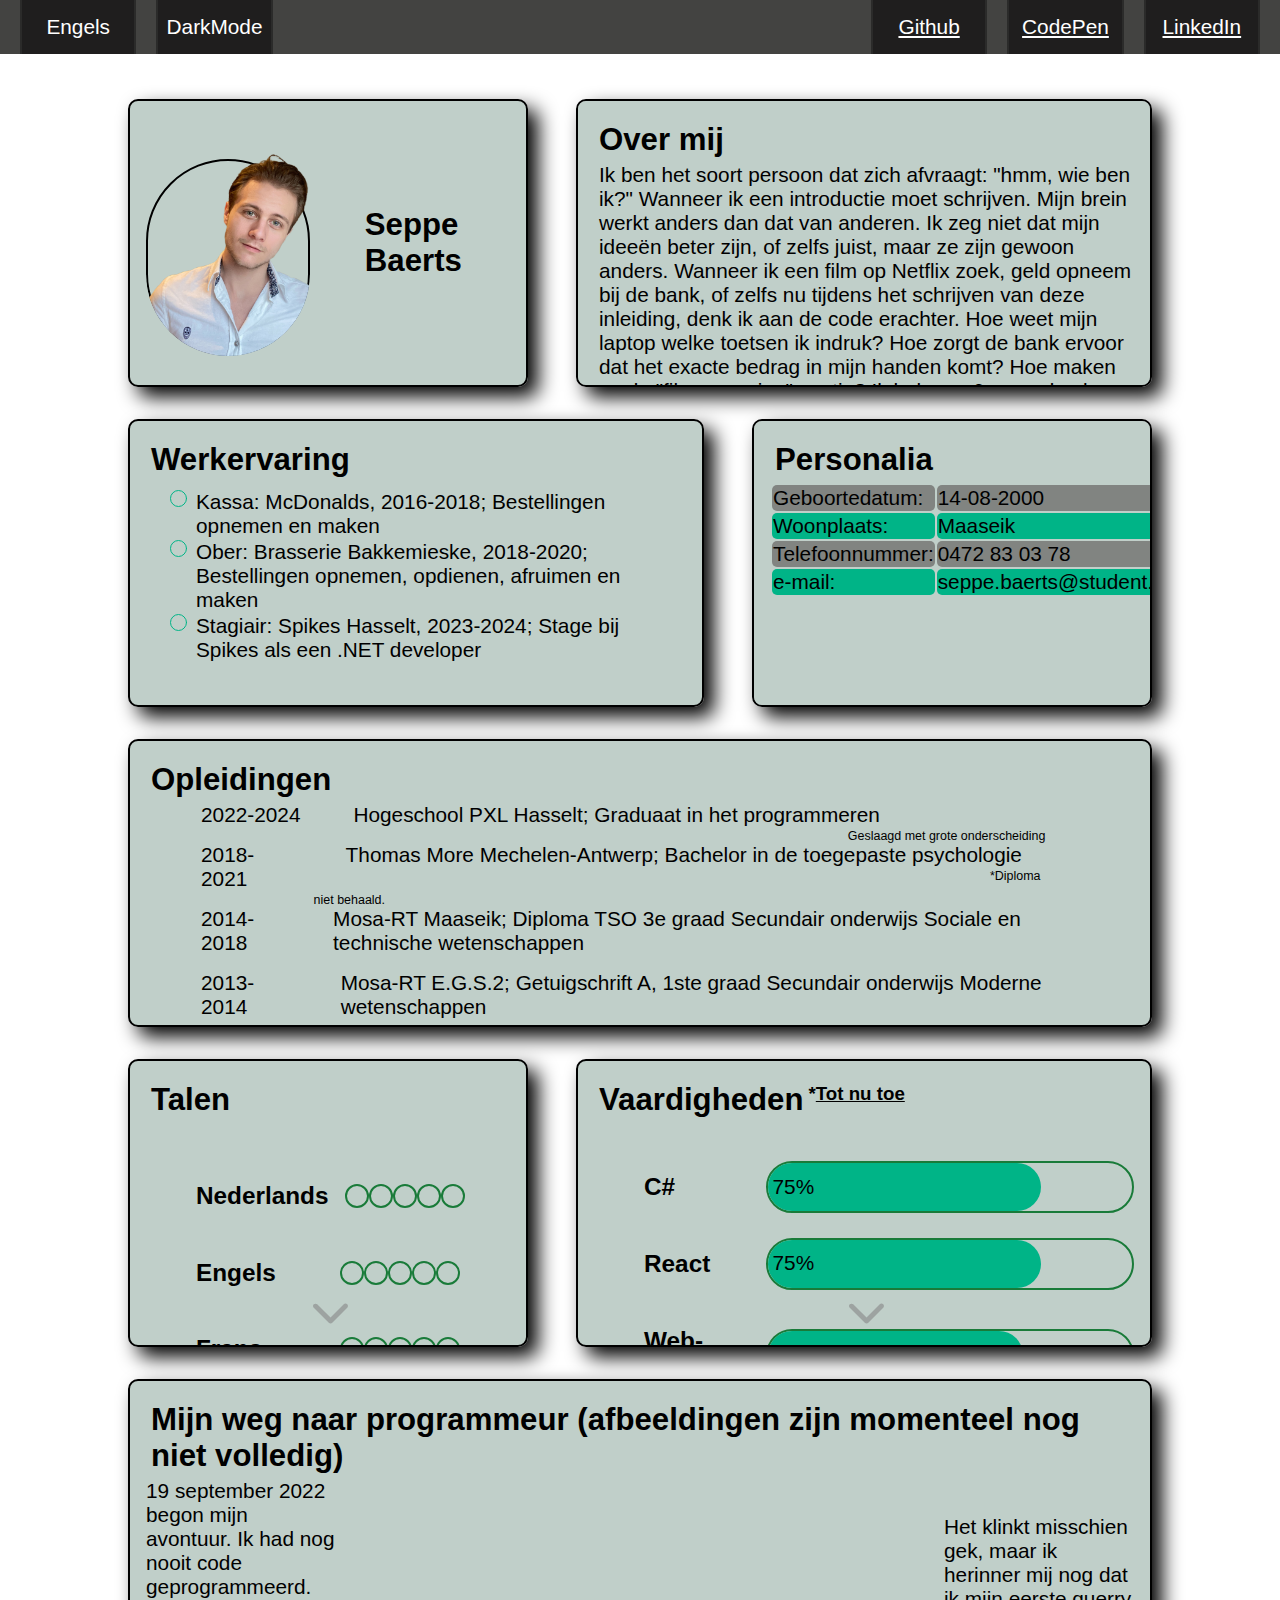
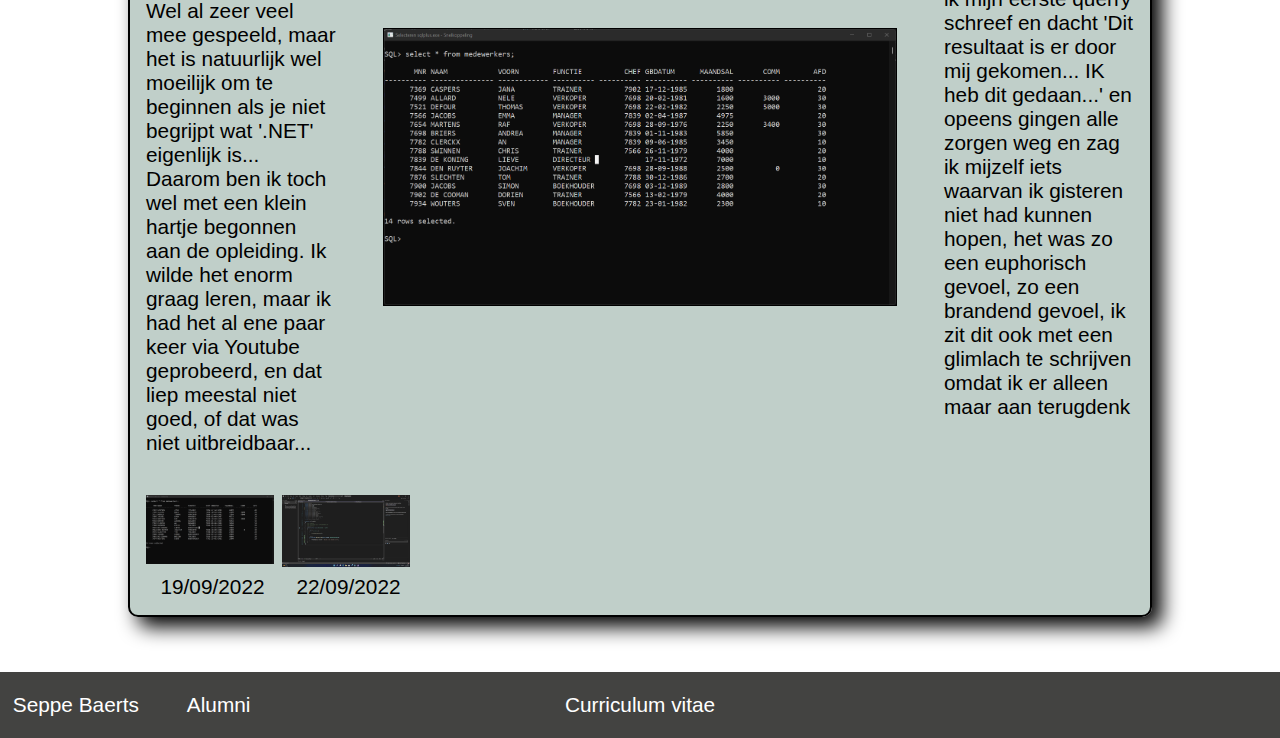
==== index.html @ 62aa87c7 "Trying to get github pages to work" ====
<!DOCTYPE html>
<html lang="en">
<head>
    <meta name="viewport" content="width=device-width, initial-scale=1.0">
    <meta charset="UTF-8">
    <title>Portfolio: CV</title>
    <link rel="stylesheet" href="CSS-Files/Portfolio-CSS-Algemeen.css">
    <link rel="stylesheet" href="CSS-Files/Alleen-CV.css">
    <script src="/javascriptFiles/Alleen-CV.js"></script>
</head>
<body class="alleen-cv" id="top">
<button id="darkModeButton" class="darkmodebutt" aria-expanded="false">
    <svg class="darkmode-svg svg" viewBox="0 0 100 100" width="70">
        <circle class="cirlce-sun performance dark"
                width="70" height="70"
                cx="40" cy="50" r="30">
        </circle>
        <circle class="circle-moon performance"
                width="50" height="50"
                cx="200" cy="200" r="30">
        </circle>
        <rect class="sun-stroke1 stroke performance"
              width="20" height="5"
              x="20" y="60" rx="5">
        </rect>
        <rect class="sun-stroke2 stroke performance"
              width="20" height="5"
              x="80" y="25" rx="5">
        </rect>
        <rect class="sun-stroke3 stroke performance"
              width="20" height="5"
              x="60" y="47" rx="5">
        </rect>
        <rect class="sun-stroke4 stroke performance"
              width="20" height="5"
              x="20" y="10" rx="5">
        </rect>
        <rect class="sun-stroke5 stroke performance"
              width="20" height="5"
              x="0" y="47" rx="5">
        </rect>
        <rect class="sun-stroke6 stroke performance"
              width="20" height="5"
              x="-30" y="65" rx="5">
        </rect>
        <rect class="sun-stroke7 stroke performance"
              width="20" height="5"
              x="70" y="-42" rx="5">
        </rect>
        <rect class="sun-stroke8 stroke performance"
              width="20" height="5"
              x="-28" y="37" rx="5">
        </rect>
    </svg>
</button>
<button class="hamburger-button menu-icon menu" id="hamburgerbutton" aria-expanded="false">
    <svg class="hamburger" viewBox="0 0 100 100" width="70">
        <rect class="outline line"
              x="1" y="5"
              width="95"
              height="95">
        </rect>
        <rect class="top-line line"
              width="80" height="10"
              x="10" y="23"
              rx="5">
        </rect>
        <rect class="middle-line line"
              width="80" height="10"
              x="10" y="48"
              rx=5>
        </rect>
        <rect class="bottom-line line"
              width="80" height="10"
              x="10" y="73"
              rx="5">
        </rect>
    </svg>
</button>
<nav id="nav" class="hide">
    <button class="vertaal nederlands">Engels</button>
    <button class="vertaal engels disabled">Dutch</button>
    <button class="margin-right" id="darkmode">DarkMode</button>
    <a class="link-button" href="https://github.com/SeppeBaerts" target="_blank">Github</a>
    <a class="link-button" href="https://codepen.io/SeppeBaerts" target="_blank">CodePen</a>
    <a class="link-button" href="https://www.linkedin.com/in/seppe-baerts-a1bb45252/" target="_blank">LinkedIn</a>
</nav>
<div class="flex-container">
    <div>
        <article class="klein rowdirect greenbackground">
            <div class="main-picture-div">
                <a target="_blank" href="https://www.linkedin.com/in/seppe-baerts-a1bb45252/">
                    <img src="assets/FotosCV/Transparante_achtergrond_gemiddeld.png" alt="Foto van mijzelf">
                </a>
            </div>
            <section>
                <h2>Seppe Baerts</h2>
            </section>
        </article>
        <article class="groot greenbackground scroll-enabled">
            <h2 class="nederlands"> Over mij </h2>
            <h2 class="engels disabled"> About me </h2>
            <p class="nederlands">Ik ben het soort persoon dat zich afvraagt: "hmm, wie ben ik?" Wanneer ik een
                introductie moet schrijven. Mijn brein werkt anders dan dat van anderen. Ik zeg niet dat mijn ideeën
                beter
                zijn, of zelfs juist, maar ze zijn gewoon anders. Wanneer ik een film op Netflix zoek, geld opneem bij
                de bank, of zelfs nu tijdens het schrijven van deze inleiding, denk ik aan de code erachter. Hoe weet
                mijn laptop welke toetsen ik indruk? Hoe zorgt de bank ervoor dat het exacte bedrag in mijn handen komt?
                Hoe maken ze de "films voor jou"-sectie? Ik heb pas 9 maanden leren coderen, maar ik doe nu al niks
                liever. Ook als het programma niet vanaf het begin werkt... Zeker als het niet vanaf het begin werkt, ik
                ben niet iemand die het alleen leuk vindt wanneer hij er goed in is. Uit mijn fouten kan ik leren en
                als het om coderen gaat, hou ik ervan om te leren.</p>
            <p class="engels disabled">I am the kind of person that asks himself, “hmm, who am I?” when I need to
                write an introduction. My brain works differently than everyone else’s. I am not saying my ideas are
                better, or even right, but they’re simply different. When I search a movie on Netflix, withdraw money
                from the bank, or even right now while writing this introduction, I think about the code behind it. How
                can my laptop know which keys I am pressing down? How does the bank make sure the exact amount of money
                makes it into my hands? How do they create the “movies for you”-section? I have learned to code for only
                9 months, but I already have fallen in love with it. Even if the program does not work from the start...
                Especially if it does not work from the start, I'm not someone who only likes it when he is good at
                it. I can learn from my mistakes and when it comes to coding, I love to learn. </p>
        </article>
    </div>
    <div>
        <article class="groot greenbackground comeright">
            <h2 class="nederlands">Werkervaring</h2>
            <h2 class="engels disabled">Work experience</h2>
            <section>
                <ul>
                    <li class="engels disabled">Cash register: McDonalds, 2016-2018; Taking orders and making them</li>
                    <li class="nederlands">Kassa: McDonalds, 2016-2018; Bestellingen opnemen en maken</li>
                    <li class="engels disabled">Waiter: Bakkemieske, 2018-2020; Taking orders, making orders, serving
                        meals and drinks
                    </li>
                    <li class="nederlands">Ober: Brasserie Bakkemieske, 2018-2020; Bestellingen opnemen, opdienen,
                        afruimen en maken
                    </li>
                    <li class="engels disabled">intern: Spikes Hasselt, 2023-2024; Internship as a .NET developer at Spikes</li>
                    <li class="nederlands">Stagiair: Spikes Hasselt, 2023-2024; Stage bij Spikes als een .NET developer </li>
                </ul>
            </section>
        </article>
        <article class="klein greenbackground comeleft">
            <h2 class="nederlands">Personalia</h2>
            <h2 class="engels disabled">Personal details</h2>
            <table>
                <thead></thead>
                <tr>
                    <td class="nederlands">Geboortedatum:</td>
                    <td class="engels disabled">Date of birth:</td>
                    <td class="nederlands">14-08-2000</td>
                    <td class="engels disabled">08-14-2000</td>
                </tr>
                <tr>
                    <td class="nederlands">Woonplaats:</td>
                    <td class="engels disabled">Place of residence:</td>
                    <td>Maaseik</td>
                </tr>
                <tr>
                    <td class="nederlands">Telefoonnummer:</td>
                    <td class="engels disabled">Phone number:</td>
                    <td>0472 83 03 78</td>

                </tr>
                <tr>
                    <td>e-mail:</td>
                    <td>seppe.baerts@student.pxl.be</td>
                </tr>

            </table>
            <section class="showsmall hide">
                <div class="natural">
                    <p class="nederlands">Geboortedatum:</p>
                    <p class="engels disabled">Date of birth:</p>
                    <p class="nederlands small-inset">14-08-2000 </p>
                    <p class="engels disabled small-inset">08-14-2000</p>
                </div>
                <div class="natural">
                    <p class="nederlands">Woonplaats:</p>
                    <p class="engels disabled">Place of residence: </p>
                    <p class="small-inset">Maaseik </p>
                </div>
                <div class="natural">
                    <p class="nederlands">Telefoonnummer: </p>
                    <p class="engels disabled">Phone number:</p>
                    <p class="small-inset">0472 83 03 78 </p>
                </div>
                <div class="natural">
                    <p>E-mail: </p>
                    <p class="small-inset">seppe.baerts@student.pxl.be</p>
                </div>
            </section>
        </article>
    </div>
    <div>
        <article class="full greenbackground comeright">
            <h2 class="nederlands">Opleidingen</h2>
            <h2 class="engels disabled">Education</h2>
            <section class="flex-gap column-margin">
                <div class="opleidingen-container">
                    <p>2022-2024</p>
                    <p class="nederlands onderscheiding">Hogeschool PXL Hasselt; Graduaat in het programmeren</p>
                    <p class="engels disabled cum-laude">Hogeschool PXL Hasselt; Graduate degree in programming</p>
                </div>
                <div class="opleidingen-container">
                    <p>2018-2021</p>
                    <p class="nederlands onjuist">Thomas More Mechelen-Antwerp; Bachelor in de toegepaste
                        psychologie</p>
                    <p class="engels disabled false">Thomas More Mechelen-Antwerp; Bachelor in applied psychology</p>
                </div>
                <div class="opleidingen-container">
                    <p>2014-2018</p>
                    <p class="nederlands">Mosa-RT Maaseik; Diploma TSO 3e graad Secundair onderwijs
                        Sociale en technische wetenschappen</p>
                    <p class="engels disabled">Mosa-RT Maaseik; Diploma TSO 3rd grade Technical Secondary
                        education
                        Social and technical sciences</p>
                </div>
                <div class="opleidingen-container">
                    <p>2013-2014</p>
                    <p class="nederlands">Mosa-RT E.G.S.2; Getuigschrift A, 1ste graad Secundair onderwijs Moderne
                        wetenschappen</p>
                    <p class="engels disabled">Mosa-RT E.G.S.2; Certificate A, 1st grade general Secondary education
                        Modern sciences</p>
                </div>
            </section>
        </article>
    </div>
    <div>
        <article class="klein greenbackground comeright" id="talen">
            <h2 class="nederlands">Talen</h2>
            <h2 class="engels disabled">Languages</h2>
            <button id="pijltje2" class="rotatedown pijltje">
                <svg xmlns="http://www.w3.org/2000/svg" viewBox="0 0 22 22">
                    <path d="m345.44 248.29l-194.29 194.28c-12.359 12.365-32.397 12.365-44.75 0-12.354-12.354-12.354-32.391 0-44.744l171.91-171.91-171.91-171.9c-12.354-12.359-12.354-32.394 0-44.748 12.354-12.359 32.391-12.359 44.75 0l194.29 194.28c6.177 6.18 9.262 14.271 9.262 22.366 0 8.099-3.091 16.196-9.267 22.373"
                          transform="matrix(.03541-.00013.00013.03541 2.98 3.02)" class="antu-arrow"/>
                </svg>
            </button>
            <section class="percentagebar_container negative_margin flex-gap">
                <h3 class="nederlands">Nederlands</h3>
                <h3 class="engels disabled">Dutch</h3>
                <div class="bolletjes_container">
                    <div class="cirkel aan1"></div>
                    <div class="cirkel aan2"></div>
                    <div class="cirkel aan3"></div>
                    <div class="cirkel aan4"></div>
                    <div class="cirkel aan5"></div>
                </div>

            </section>
            <section class="percentagebar_container flex-gap">
                <h3 class="nederlands">Engels</h3>
                <h3 class="engels disabled">English</h3>
                <div class="bolletjes_container">
                    <div class="cirkel aan1"></div>
                    <div class="cirkel aan2"></div>
                    <div class="cirkel aan3"></div>
                    <div class="cirkel aan4"></div>
                    <div class="cirkel"></div>
                </div>

            </section>
            <section class="percentagebar_container flex-gap">
                <h3 class="nederlands">Frans</h3>
                <h3 class="engels disabled">French</h3>
                <div class="bolletjes_container">
                    <div class="cirkel aan1"></div>
                    <div class="cirkel"></div>
                    <div class="cirkel"></div>
                    <div class="cirkel"></div>
                    <div class="cirkel"></div>
                </div>

            </section>
        </article>
        <article class="groot greenbackground comeleft " id="vaardigheden">
            <h2 class="nederlands">Vaardigheden<span class="hoger kleinetekst">*<u>Tot nu toe</u></span></h2>
            <h2 class="engels disabled">Skills<span class="hoger kleinetekst">*<u>Until now</u></span></h2>
            <button id="pijltje" class="rotatedown pijltje">
                <svg xmlns="http://www.w3.org/2000/svg" viewBox="0 0 22 22">
                    <path d="m345.44 248.29l-194.29 194.28c-12.359 12.365-32.397 12.365-44.75 0-12.354-12.354-12.354-32.391 0-44.744l171.91-171.91-171.91-171.9c-12.354-12.359-12.354-32.394 0-44.748 12.354-12.359 32.391-12.359 44.75 0l194.29 194.28c6.177 6.18 9.262 14.271 9.262 22.366 0 8.099-3.091 16.196-9.267 22.373"
                          transform="matrix(.03541-.00013.00013.03541 2.98 3.02)" class="antu-arrow"/>
                </svg>
            </button>
            <!--            <img src="assets/Antu_arrow-right.svg" alt="pijl naar onder" class="rotatedown pijltje" id="pijltje">-->
            <section class="percentagebar_container negative_margin">
                <h3>C#</h3>
                <div class="percentagebar">
                    <div class="percentage-fill percent70" style="--percentage-fill:75% ">
                        <p>75%</p>
                    </div>
                </div>
            </section>
            <section class="percentagebar_container">
                <h3>React</h3>
                <div class="percentagebar">
                    <div class="percentage-fill percent70" style="--percentage-fill:75% ">
                        <p>75%</p>
                    </div>
                </div>
            </section>
            <section class="percentagebar_container">
                <h3>Web-Essentials</h3>
                <div class="percentagebar">
                    <div class="percentage-fill" style="--percentage-fill:70% ">
                        <p>
                            70%
                        </p>
                    </div>
                </div>
            </section>
            <section class="percentagebar_container">
                <h3>Data-Essentials</h3>
                <div class="percentagebar">
                    <div class="percentage-fill percent90">
                        <p>90%</p>
                    </div>
                </div>
            </section>
            <section class="percentagebar_container">
                <h3>Javascript</h3>
                <div class="percentagebar">
                    <div class="percentage-fill percent70">
                        <p>70%</p>
                    </div>
                </div>
            </section>
            <section class="percentagebar_container">
                <h3>Communication Skills</h3>
                <div class="percentagebar">
                    <div class="percentage-fill percent70">
                        <p>70%</p>
                    </div>
                </div>
            </section>
            <section class="percentagebar_container">
                <h3>Java</h3>
                <div class="percentagebar">
                    <div class="percentage-fill percent10">
                        <p>10%</p>
                    </div>
                </div>
            </section>
        </article>
    </div>

    <div>
        <article class="groot greenbackground comeleft hogerartiekel ">
            <h2 class="nederlands">Mijn weg naar programmeur (afbeeldingen zijn momenteel nog niet volledig)</h2>
            <h2 class="engels disabled">My road to developer (This feature is in beta and english not available, I'm sorry)</h2>
            <div class="experience-img-grid">
                <div class="left-text" id="pictureTimelineLeftText">
                </div>
                <img id="bigTimelinePicture" src="assets/FotosTimeline/vueinstallation.jpg" alt="picture 1">
                <div class="right-text" id="pictureTimeLineRightText">
                </div>
            </div>
            <div class="exp-timeline" id="timelinePictures">
            </div>

        </article>
    </div>


</div>
<footer id="footer">
    <div class="footer-left">
        <p>Seppe Baerts</p>
        <p>Alumni</p>
    </div>
    <p class="footer-middle">Curriculum vitae</p>
<!--    <button class="footer-right nederlands">Terug naar boven</button>-->
<!--    <button class="footer-right engels disabled">Back to Top</button>-->
</footer>
</body>
</html>
---- CSS-Files/Portfolio-CSS-Algemeen.css ----
/*
****************************
*          Legend          *
****************************
1.Root en wildcards
2.Body
3.Main
4.Nav
5.Dark-Mode
    5.5 DarkModeSVG
6.Animations
7.Hamburger-menu
8.@media
*/

/*
****************************
*   1. Root and wildcards  *
****************************
 */

:root{
    --gray-ish: #434341;
    --dark-mode-text: #d9ddd7;
    --shadow: #197B39FF;
    --dark-mode-nav: #1f1e1e;
    --green-article-background: rgb(129 159 147/0.50);
    --yellow-highlighter-background: rgb(255, 247, 184);
    --alternerend-Even: rgb(0 180 135);
    --alternerend-Oneven: rgb(129 132 129);
}

*{
    box-sizing: border-box;
}
*::-webkit-scrollbar{
    display: none;
}
*::selection {
    background: var(--yellow-highlighter-background);
    color: black;
}

/*
****************************
*           2.Body           *
****************************
 */
body{
    margin-top: unset;
    margin-left: unset;
    margin-right: unset;
    font-family: "HP Simplified", sans-serif;
    font-size: 130%;
    overflow-x: hidden;
    overscroll-behavior-x: none;
}
/*Dark mode for body*/
.dark-mode{
    background: black ;
    color: var(--dark-mode-text);
}
/*
****************************
*         3.Main           *
****************************
 */
main {
    display: flex;
    flex-direction: row;
    flex-wrap:nowrap;
    justify-content: space-evenly;
    gap: 1em;
    width:95%;
    align-content: space-evenly;
    margin-left: 1em;
}
main article{
    flex:1;
}
/*
****************************
*          4.Nav           *
****************************
 */
nav {
    display: flex;
    position: sticky;
    top: 0;
    background-color: var(--gray-ish);
    padding-right: 20px;
    flex-wrap: wrap;
    align-content: flex-start;
    justify-content: flex-end;
    z-index: 10;
    transition: all 200ms ease-in-out;
}
.dark-mode nav{
    background: var(--dark-mode-nav);
    color: white;
}
.drop-down-div *{
    min-height: 5.8rem;
    max-height: 5.8rem;
}
button, .link-button{
    background: var(--dark-mode-nav);
    text-align: center;
    padding: 15px 0;
    margin-left: 20px;
    border: 2px #2b2b2a solid;
    border-top: none;
    border-bottom: none;
    font-size: 100%;
    font-family: "HP Simplified", sans-serif;
    color: white;
    min-width: 7rem;
    transition: background-color 200ms ease-in-out ;
    width: calc(100vw/11);
}
button:hover, .link-button:hover {
    background-color: #2b2b2a;
    font-size: 100%;
    font-family: "HP Simplified", sans-serif;
    cursor: pointer;
}
.drop-down-div{
    position: relative;
    display: flex;
    flex-direction: column;
    max-height: 5.8rem;
    z-index: 12;
    overflow: auto;
    gap: 0;
}
.first{
z-index: 13;
}
.drop-down-div:hover{
    overflow: visible;
}


/*
****************************
*        5.Dark-Mode       *
****************************
 */
.darkmodeim{
    max-width: 1em;
    border: none;
}
.darkmodebutt,
.dark-mode .darkmodebutt,
.dark-mode .darkmodebutt:hover{
    border: none;
    position: absolute;
    right: 1rem;
    top: 1rem;
    padding: 0;
    background: none;
    display: none;
    opacity: 1;
    transition: opacity 500ms ease-in-out;
}
.dark-mode .darkmodebutt:hover,
.darkmodebutt:hover,
.darkmode .darkmodebutt:active{
    background: none;
    opacity: 1;
    transition: opacity 500ms ease-in-out;
}
.margin-right{
    margin-right: auto;
}
.clicked, .clicked:hover{
    background: black;
}
.dark-mode .clicked,
.dark-mode .clicked:hover{
    background: rgba(255, 255, 255, 0.42);
    color: #151c28;
}
.disabled{
    display: none;
    animation: disabled2 2000ms forwards;
}
/*
****************************
*    5.5.DarkModeSVG        *
****************************
*/
#darkModeButton{
    background:transparent;
    border:none;
}
#darkModeButton:hover{
    cursor:pointer;
}
.circle-moon{
    fill:transparent;
    transition:
            rotate 200ms ease,
            cx 200ms ease,
            cy 300ms ease,
            fill 300ms ease;
}

.cirlce-sun{
    fill:yellow;
}
.stroke{
    fill:yellow;
}
#darkModeButton[aria-expanded="true"] .circle-moon{
    cx:60;
    cy:50;
    stroke: black;
    fill: black;
}
#darkModeButton[aria-expanded="true"] .cirlce-sun{
    fill:gray;
    transition: fill 600ms ease;
}
#darkModeButton[aria-expanded="true"] .stroke{
    opacity:0;
    x:25;
    y:50;
    rotate:0deg;

    transition:
            rotate 200ms ease 150ms,
            x 200ms ease 150ms,
            y 300ms ease 150ms,
            opacity 150ms ease;
}

.sun-stroke1{
    rotate:-40deg;
}
.sun-stroke2{
    rotate:30deg;
}
.sun-stroke3{
    rotate:0deg;
}
.sun-stroke4{
    rotate:40deg;
}
.sun-stroke5{
    rotate:0;
}
.sun-stroke6{
    rotate:-30deg;
}
.sun-stroke7{
    rotate:90deg;
}
.sun-stroke8{
    rotate:-90deg;
}
.performance{
    transition: rotate 200ms ease,
    x 200ms ease,
    y 300ms ease,
    cx 200ms ease,
    cy 300ms ease,
    opacity 50ms ease,
    fill 200ms ease 100ms;
}
/*
****************************
*       6.Animations       *
****************************
 */


@keyframes spring-from-left{
    0%{margin-left:-100%; margin-right: -100%}
    45%{margin-left:0; margin-right: 0}
    50%{transform: rotate3d(.55, 0.5, .000, 60deg)}
    100%{transform: rotate3d(0,0,0,0deg)}
}

@keyframes spring-to-right{
     0%{transform: rotate3d(0,0,0,0deg)}
    45%{transform: rotate3d(.55, 0.5, .000, 60deg)}
    50%{margin-left:0; margin-right: 0}
    100%{margin-left:-100%; margin-right: -100%}
 }


@keyframes DarkToDayBody{
    0%{background: black; color: white}
    100%{background: white; color: black}
}

@keyframes DayToDarkBody {
    0%{background: white; color: black;}
    100%{background: black; color: white;}
}
@keyframes pulse {
    0%{box-shadow: none;}
    40%{box-shadow: 2px 5px 20px;}
    100%{box-shadow: none;}
}
@keyframes come-from-left {
    0%{opacity: 0; margin-left: -100%}
    100%{opacity: 1; margin-left:0}
}
@keyframes come-from-left-page {
    0%{opacity: 0; margin-left: -100%}
    50%{opacity:0; margin-left: -100%}
    100%{opacity: 1; margin-left:0}
}
@keyframes come-from-right{
    0%{opacity:0; margin-right:-100%;}
    100%{opacity:1; margin-right:0;}
}
@keyframes come-from-middle{
    0%{opacity: 0; width:1%; height:1%;}
    100%{opacity: 1; width:100%; height:100%;}
}
@keyframes cardanimation {
    0%{top: 50%; bottom: 50%; left: 50%; right: 50%;}
    100%{top: 5%; bottom: 5%; left: 20%; right: 20%;}
}
@keyframes opacity {
    0%{opacity:0}
    100%{opacity:1}
}
@keyframes opacity50 {
    0%{opacity:0}
    100%{opacity:0.5}
}
@keyframes opacityrev {
    0%{opacity:1}
    100%{opacity:0; display: none;}
    101%{display: none;}
}
@keyframes rotate {
    0%{rotate:180deg;}
    100%{rotate:360deg;}
}
@keyframes rotate2 {
    0%{rotate:0deg;}
    100%{rotate:180deg;}
}
@keyframes GetBigger {
    0%{max-width:17rem}
    100%{max-width:19rem}
}
@keyframes GetSmaller {
    0%{max-width:19rem}
    100%{max-width: 17rem}
}
@keyframes come-from-left2 {
    0%{opacity: 0; margin:-100%;}
    100%{opacity: 1; margin: 0; }
}

/*
****************************
*     7.Hamburger-menu     *
****************************
 */
.hamburger-button{
    border:none;
    background:transparent;
    z-index: 20;
    padding: 0;
    opacity: .5;
    transition: opacity 5s ease-out;
}
.hamburger-button:hover{
    cursor:pointer;
    opacity: 1;
}

.dark-mode  .hamburger-button:hover .line{
    fill:rgb(129 159 147);
}
.line{
    fill:var(--green-article-background);
}
button .line{
    transition:
            fill 200ms ease-in-out,
            rotate 200ms ease-out,
            opacity 50ms ease-out 200ms,
            y 200ms ease-out 200ms;
    transform-origin: center;
}

button[aria-expanded="true"] .line{
    transition:
            y 200ms ease-out,
            rotate 200ms ease-out 300ms,
            opacity 50ms ease-out 300ms;
    fill:rgb(129 159 147);
}
button[aria-expanded="true"] .top-line{
    y:45;
    rotate: 50deg;
}
button[aria-expanded="true"] .bottom-line{
    y:45;
    rotate: -50deg;
}
button[aria-expanded="true"] .middle-line{
    opacity:0;
}
.hamburger-button .outline{
    fill:transparent;
    transition:
            height 200ms ease 200ms,
            y 200ms ease 200ms;
}
.dark-mode .hamburger-button:hover .outline{
    fill:transparent;
}
.hamburger-button[aria-expanded="true"] .outline{
    y:50;
    height:0;
    width:0;
    transition:
            height 200ms ease,
            y 200ms ease ;
}

.menu-icon{
    display: none;
    position: fixed;
    border: none;
    top: 0;
    left: 0;
    background: transparent;
}
/*
****************************
*        8.@media          *
****************************
 */

@media screen and (max-width: 1050px) {
    .flex-container{
        margin: 0;
        flex-direction: column;
    }
}

@media screen and (max-width: 980px) {
    .darkmodebutt,
    .dark-mode .darkmodebutt,
    .dark-mode .darkmodebutt:hover{
        display: inherit;
        z-index: 8;
    }
    #darkmode{
        display: none;
    }
}
@media screen and (max-width: 900px){
    .drop-down-div{
        display: none;
    }
    div{
        flex-direction: column;
    }
    .margin-right{
        display: none;
    }
    nav{
        height: 100%;
        width: 100%;
        flex-direction: column;
        align-content: stretch;
        position: fixed;
        left:-100%;
        justify-content: space-evenly;
    }
    article img{
        max-width: 40%;
        margin: 0;
    }
    button{
        padding: 7% 2% 7% 5%;
        border: none;
        width: auto;
        border-top: 2px #2b2b2a solid ;
        border-bottom: 2px #2b2b2a solid;
    }
    .pijltje{
        display: none;
    }
    .flex-container article{
        max-height: 80rem;
    }
    .flex-container{
        margin: 0;
        max-width: inherit;
    }
    .percentagebar_container{
        flex-direction: column;
    }
    .percent10{
        border-radius: 50%;
    }
    body .show{
        animation: menucome 1000ms forwards;
    }
    .menu-icon{
        display: inline;
        margin: 0;
    }
    .menu-icon:hover{
        background: transparent;
    }
    .bolletjes_container{
        flex-direction: row;
    }
    .closeMenu{
        display: inherit;
    }
    .hide{
        animation: menugo 1000ms forwards;
    }
    .uitleg-taken{
        flex-direction: column;
    }

}
@keyframes menucome {
    0%{left: -100%}
    100%{left: 0}
}
@keyframes menugo {
    0%{left:0}
    100%{left:-100%}
}
---- CSS-Files/Alleen-CV.css ----
/*
Even een introductie:
Dit is mijn CV Die ik als opdracht heb moeten maken (in december 2022). Ik had op dit punt 4 maanden ervaring in programmeren.
Verder is hier niet echt veel aan aangepast, ik heb de tekst een beetje aangepast zodat deze nog klopt
maar qua code is dit vrijwel hetzelfde.

Sidenote: Dit is een deel van een portfolio. Als je het volledige portfolio wilt zien kun je mij altijd contacteren op
linked-in:https://www.linkedin.com/in/seppe-baerts-a1bb45252/
Email: 12202625@student.pxl.be
*/

/*
****************************
*          Legend          *
****************************
0.Variables
1.Flex Container
2.Pijltjes
3.Articles
4.Percentagebar
5.Bolletjes
6.Footer
7.Overige
8.Tabel
9.Animations
10.@media
*/

/*
****************************
*      0. Variables        *
****************************
*/
:root{
    --percentage-fill:0%;
    --circle-animation:inkleuren 2000ms forwards;
}

/*
****************************
*    1.Flex container      *
****************************
*/

.flex-container{
    display:flex;
    flex-direction: column;
    gap:2rem;
    margin:5vh 10vw;
    min-width: 12rem;
    max-width: 80vw;
    transition: all 200ms ease-in-out;
}
div{
    display: flex;
    gap: 3rem;
}
.flex-container article {
    max-height: 18rem;
    min-height: 18rem;
    overflow-y: hidden;
    min-width: 25rem;
    animation: spring-from-left 2000ms;
    transition: all 500ms ease-out;
}
.flex-container .hogerartiekel{
    max-height: 80rem;
    min-height: 18rem;
    transition: all 1000ms ease-out;
    /*animation: fit_content 1000ms forwards;*/
}

/*
****************************
*       2.Pijltjes         *
****************************
*/
.antu-arrow{
    fill:gray;
    fill-opacity: 55%;

}
.pijltje{
    position: relative;
    max-width: 3rem;
    min-width: auto;
    padding: 0;
    background: none;
    border: none;
    margin: 0;
    align-self: center;
    top: 87%;
    /*opacity: 0.5;*/
    transition: filter 200ms ease-out, top 200ms ease-out, rotate 150ms ease-in-out;
}
.negative_margin{
    margin-top: -5% ;
}

/*#pijltje:hover,*/
/*#pijltje2:hover{*/
/*    opacity: 1;*/
/*    filter: invert(77%) sepia(82%) saturate(429%) hue-rotate(78deg) brightness(200%) contrast(101%) drop-shadow(-5px 0 2px);*/
/*    cursor: pointer;*/
/*    box-shadow: none;*/
/*}*/
.pijltje:hover{
    cursor: pointer;
    background: none;
    filter: drop-shadow(0px 0px 2px red);

}
.pijltje:hover .antu-arrow {
    fill:var(--alternerend-Even);
    fill-opacity: 1;
}

.rotatedown{
    rotate: 90deg;
    top: 65%;
}

.rotateup{
    rotate:270deg;
}

/*
****************************
*        3.Articles        *
****************************
*/
article{
    display:flex;
    flex-direction: column;
    border: 2px black solid;
    border-radius: 10px;
    box-shadow: 10px 10px 20px;
    transition: all 0.5s ease-in-out;
}
article p{
    margin: 0 0 0 5px;
}
article h2{
    margin: 5px;
}

.main-picture-div{
    display: flex;
    border-bottom-left-radius: 50vh;
    border-bottom-right-radius: 50vh;
    padding-top: 2rem;
    justify-self: center;
    overflow: hidden;
    max-height: 90%;
    align-items: flex-end;
    justify-items: center;
    max-width: 45%;
    transition: filter 300ms ease-in-out;
}
.main-picture-div:hover{
    filter: drop-shadow(5px 0px 20px black);
}
.dark-mode .main-picture-div:hover{
    filter: drop-shadow(5px 0px 20px white);
}
.main-picture-div a{
    background-image: image("assets/FotosCV/background_white.jpg");
    border-radius: 50vh;
    border: 2px black solid;
    transition: all 500ms ease-in-out;
    height: 197px;
}
.dark-mode .main-picture-div a{
    background-image: image("assets/FotosCV/background_blue.png");

}/*SPEEL HIER NOG WAT MEE*/
.main-picture-div:active,
.dark-mode .main-picture-div:active{
    filter: none;
}
.main-picture-div a:active{
    border-color:white;

}
.main-picture-div >a> img{
    max-width:110%;
    transition: scale 500ms ease-in-out,
    bottom 500ms ease-in-out;
    position: relative;
    left: -5px;
    top: -15px;
}
.klein{
    flex: 1;
    padding: 1rem;
}
.groot {
    flex: 2;
    padding: 1rem;
}
.full{
    flex:1;
    padding: 1rem;
}

.rowdirect{
    display: flex;
    flex-direction: row;
    align-content: center;
    align-items: center;
}
.column-margin{
    display: flex;
    flex-direction: column;
}
.column-margin:first-child{
    margin-top: 1rem;
}
.column-margin:last-child{
    margin-bottom: 1rem;
}
.greenbackground{
    background:rgb(129 159 147/0.50);
}
.hoger{
    position: relative;
    top: -10px;
    left: 5px;
}
.kleinetekst{
    font-size: 60%;
}
.flex-container article section{
    margin-left: 50px;
}
.flex-container section:has(ul){
    margin-left: 10px;
    margin-top: 5px;
}
.flex-container article .natural{
    display: inherit;
    gap: normal;
}

.flex-container > div > .scroll-enabled{
    overflow-y: scroll;
}
.experience-img-grid{
    display: grid;
    grid-template-columns: 1fr 1fr 1fr;
    place-items: center;
    padding-bottom:2.5rem;
    & img{
        max-width: 40vw;
        grid-column: 2;
        outline: black 1px solid;
    }
}
.exp-timeline{
    display: flex;
    flex-wrap: wrap;
    gap: .5rem;
    & .small-timeline-image-container{
        display: grid;
        grid-template-rows: 1fr auto;
        gap:.5rem;
        justify-items: center;
    & img{
        max-width: 10vw;
        object-fit: cover;
        filter: grayscale(45%);
        &:hover{
            filter:saturate(200%);
            cursor: pointer;
        }
    }
    }
}
/*
****************************
*       4.Percentagebar    *
****************************
*/
h3{
    flex:1;
}
.percentagebar_container{
    display: flex;
    flex-direction: row;
    align-content: center;
    align-items: center;
    justify-content: space-around;
}
.percentagebar{
    width: 80%;
    min-height: 3rem;
    border: 2px #197b39 solid;
    border-radius: 36px;
    flex: 3;
    animation: percentagebar 2000ms
}
.percentage-fill{
    min-height: 3rem;
    padding-top: 0.7rem;
    background: #00B487;
    border-radius: 36px;
    gap: 0;
    width:var(--percentage-fill);
}
.percent10{
    --percentage-fill: 10%;
}
.percent25{
    --percentage-fill: 25%;
}
.percent40{
    --percentage-fill: 40%;
}
.percent50{
    --percentage-fill: 50%;
}
.percent60{
    --percentage-fill: 60%;
}
.percent70{
    --percentage-fill: 70%;
}
.percent85{
    --percentage-fill: 85%;
 }
.percent90{
    --percentage-fill: 90%;
  }
.percent95{
    --percentage-fill: 95%;
  }
.percent100{
    --percentage-fill: 100%;
   }
@keyframes percentagebar {
    0%{margin-right: -200%}
    35%{margin-right: -200%}
    100%{margin-right: 0}
}
.flex-container div article:hover {
    box-shadow:10px 10px 20px rgb(129 159 147);
    border-color:rgb(129 159 147);

}
/*
****************************
*      5.Bolletjes         *
****************************
*/
.aan1{
    --_animation-delay: 1500ms;
}
.aan2{
    --_animation-delay: 1900ms;
}
.aan3{
    --_animation-delay: 2300ms;
}
.aan4{
    --_animation-delay:2700ms;
}
.aan5{
    --_animation-delay: 3100ms;
}

.cirkel{
    height: 1.5rem;
    width: 1.5rem;
    border: 2px #197b39 solid;
    border-radius: 20px;
    position: relative;
    overflow: hidden;
    --_animation:inkleuren 300ms forwards var(--_animation-delay);
}
div[class*='aan'].cirkel::before{
    content: "";
    width: inherit;
    height: inherit;
    position: absolute;
    z-index: -1;
    border-radius: 50vh;
    inset: 0;
    margin: auto;
    background: #00B487;
    opacity: 0;
    animation: var(--_animation);
}


.flex-gap{
    display: flex;
    gap: 1rem;
    margin-right: 50px;
}

.bolletjes_container{
    gap: 0;
}
/*
****************************
*        7.Footer          *
****************************
*/
footer{
    display: flex;
    background: var(--gray-ish);
    position:relative;
    bottom:-10px;
    left:0;
    right:0;
    color: white;
    height: 2%;
    align-items: center;
    transition: all 500ms ease-in-out;
}
footer button{
    padding: 1%;
}
.dark-mode footer{
    background: var(--dark-mode-nav);
    color: white;
}
.footer-left{
    margin-right:auto;
    display:flex;
    margin-left: 1%;
}
.footer-middle{
    position: absolute;
    inset: 0;
    text-align: center;
}

.flex-container section:has(.social-media){
    margin:0;
    box-shadow: none;
}
.hide-Footer{
    height: 0;
}
/*
****************************
*        8.Overige         *
****************************
*/

ul{
    list-style-image: url("../assets/circle-svgrepo-com.svg");
    margin: 0;
}
.flex-container section a .social-media{
    border-radius: inherit;
    border: none;
    max-width: 15%;
    box-shadow: none;
}
.social-media:hover{
    filter: invert(77%) sepia(82%) saturate(429%) hue-rotate(78deg) brightness(101%) contrast(101%);
}
.showsmall{
    display: none;
}
.onjuist::after, .false::after, .onderscheiding::after, .cum-laude::after{
    position: relative;
    font-size: 60%;
    bottom: -18px;
    right: 2rem;
}
.onjuist::after{
    content: "*Diploma niet behaald.";
}
.false::after{
    content: "*Degree not achieved";
}
.onderscheiding::after{
    content: "Geslaagd met grote onderscheiding";
}
.cum-laude::after{
    content: "Graduated magna cum laude";
}
.small-text{
    font-size: 70%;
}
#darkModeButton[aria-expanded="true"] .circle-moon {
    stroke: #41504a;
    fill: #41504a;
}
/*
****************************
*        9.Tabel          *
****************************
*/
td{
    border-radius: 5px;
}
tr:nth-child(even){
    background-color: var(--alternerend-Even);
}
tr:nth-child(odd){
    background-color: var(--alternerend-Oneven);
}
/*
****************************
*      10.Animations       *
****************************
*/
@keyframes menucome {
    0%{left: -200%}
    100%{left: 0}
}
@keyframes menugo {
    0%{left:0}
    100%{left:-200%}
}
/*@keyframes inkleuren {
    80%{background-color: rgba(0, 180, 135, 0)}
    100%{background-color: #00B487}
}*/
@keyframes inkleuren {
from{opacity: 0}
    to{opacity: 1}
}
@keyframes fit-content {
    0%{max-height: 18rem}
    100%{max-height: 80rem}
}
@keyframes shadow-go-wee-woo{
    0%{box-shadow: var(--shadow) 0 -5px 16px 1px}
    11%{box-shadow: var(--shadow) 0 -10px 16px 1px}
    22%{box-shadow: var(--shadow) -10px -10px 16px 1px}
    33%{box-shadow: var(--shadow) -10px 0 16px 1px}
    44%{box-shadow: var(--shadow) -10px 10px 16px 1px }
    55%{box-shadow: var(--shadow) 0 10px 16px 1px}
    66%{box-shadow: var(--shadow) 10px 10px 16px 1px}
    77%{box-shadow: var(--shadow) 10px 0 16px 1px}
    88%{box-shadow: var(--shadow) 10px -10px 16px 1px}
    100%{box-shadow: var(--shadow) 5px -10px 16px 1px}
}


/*
****************************
*        11.@media         *
****************************
*/
@media screen and (max-width: 1250px) {
    .alleen-cv .vertaal{
        display: initial;
        align-self: initial;
        margin:initial
    }
    .alleen-cv .disabled{
        display: none;
    }
    .alleen-cv #darkmode{
        margin: initial;
        display: initial;
    }

}
@media screen and (max-width: 1050px) {
    .flex-container{
        margin: 3% 3%;
        flex-direction: column;
        max-width: initial;
    }

}
@media screen and (max-width: 900px){
    div{
        flex-direction: column;
    }
    .margin-right{
        margin: initial;
        display: initial;
    }
    nav{
        height: 100%;
        width: 100%;
        flex-direction: column;
        align-content: stretch;
        position: fixed;
        left:-100%;
        justify-content: space-evenly;
        padding: 0;
    }
    .main-picture-div{
        max-width: 40%;
    }
    .main-picture-div img{
        max-width: 100%;
    }
    .main-picture-div a {
        max-width: 150px;
        height: 150px;
        border-radius: 50%;
    }
    button, .link-button{
        padding: 7% 2% 7% 5%;
        border: none;
        border-top: 2px #2b2b2a solid ;
        border-bottom: 2px #2b2b2a solid;
    }
    .pijltje{
        display: none;
    }
    .flex-container article{
        max-height: 80rem;
    }
    .flex-container{
        margin: 0;
        max-width: inherit;
    }
    .percentagebar_container{
        flex-direction: column;
    }
    .percent10{
        border-radius: 50%;
    }
    body .show{
        animation: menucome 500ms forwards;
    }
    .menu-icon{
        display: inline;
        margin: 0;
    }
    .menu-icon:hover{
        background: transparent;
    }
    .bolletjes_container{
        flex-direction: row;
    }
    .closeMenu{
        display: inherit;
    }
    .hide {
        animation: menugo 500ms forwards;
    }
    .flex-container article section{
        margin-left: 1%;
    }
    table{
        display: none;
    }
    .showsmall{
        display: flex;
        flex-direction: row;
        row-gap: 2rem;
        flex-wrap: wrap;
    }
    .showsmall div{
        margin: 0;
        width: 50%;
    }
    .small-inset{
        margin-left: 1rem;
        padding-left: 3px;
        border-left: #20C056 2px solid;
    }
    footer{
        flex-direction: column;
    }
    footer *{
        margin-right: auto;
        margin-left: auto;
    }
    footer .footer-left{
        flex-direction: row;
        margin-left: auto;
    }
    footer button{
        margin-bottom: 10px;
    }
    .opleidingen-container{
        gap: 0;
    }
    .link-button{
        width: auto;
        margin:initial;

    }
}
@media screen and (max-width: 500px) {
    .showsmall {
        flex-direction: column;
    }
}
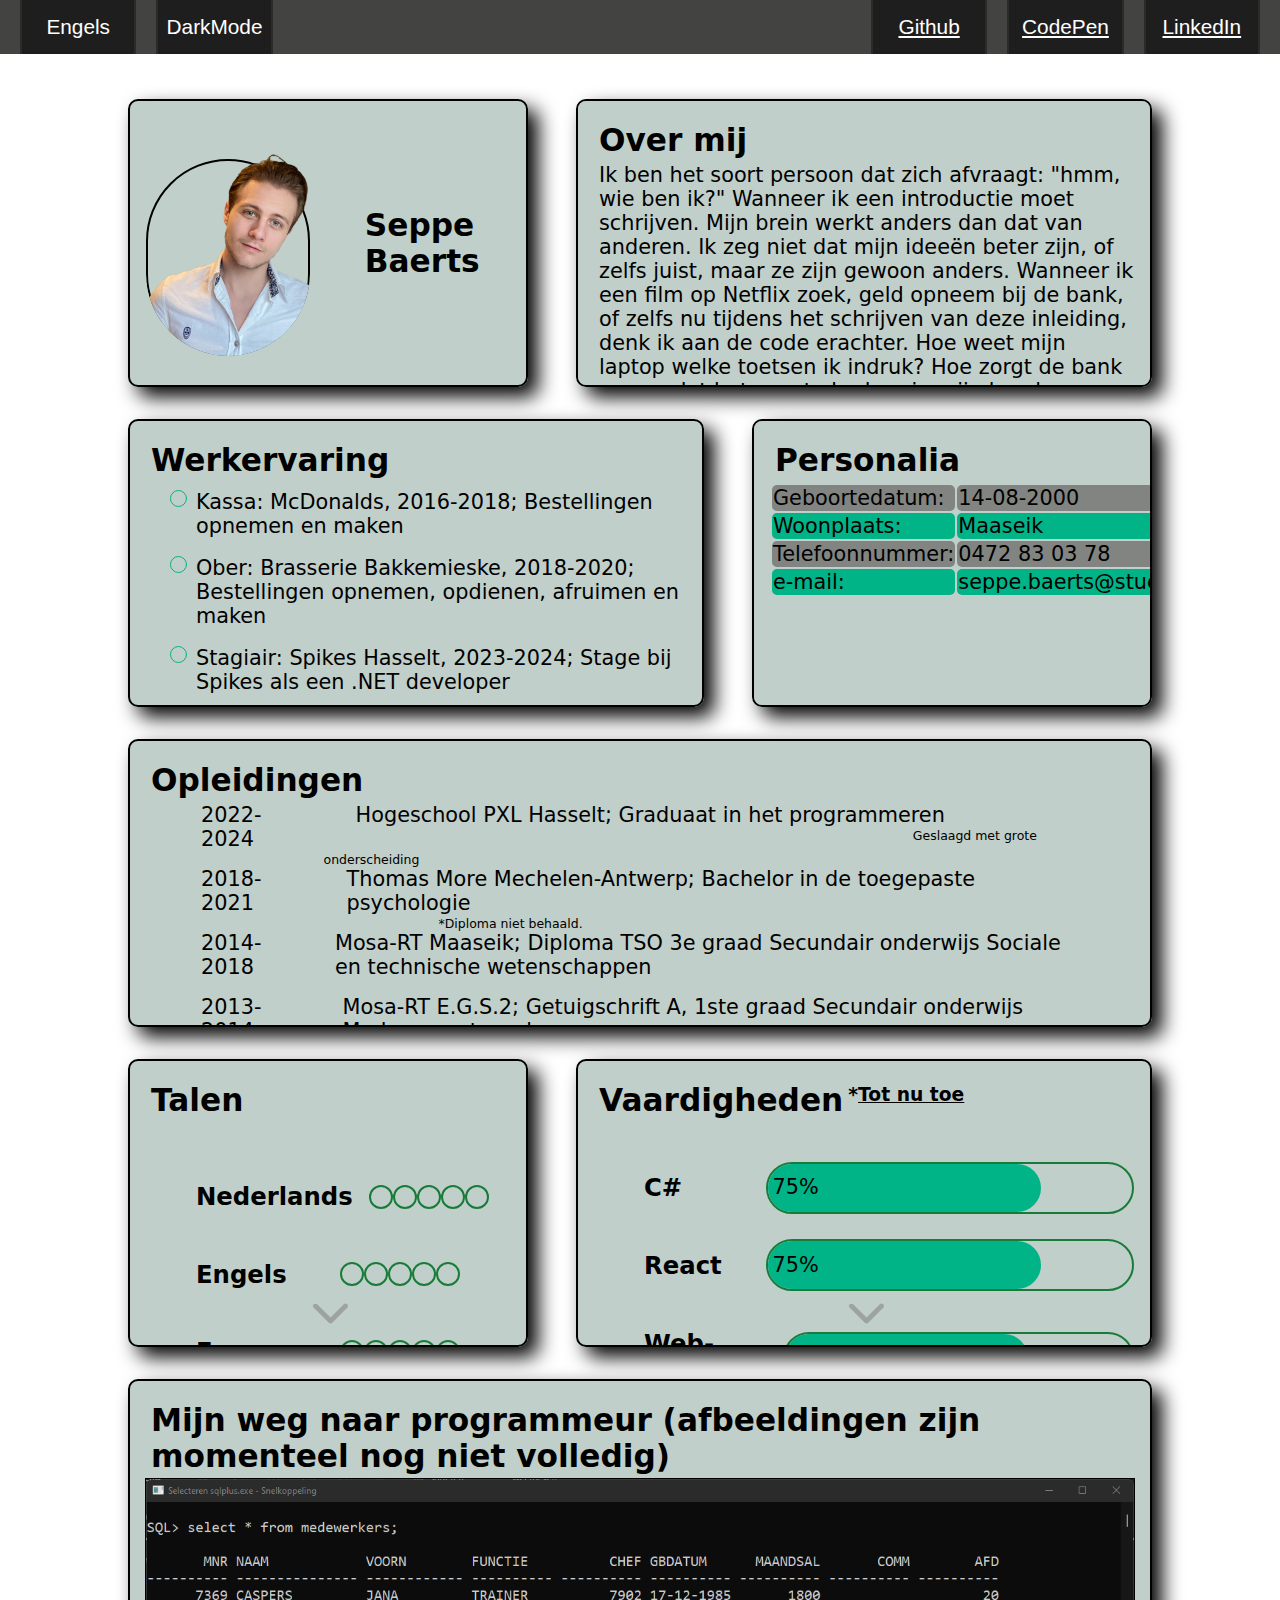
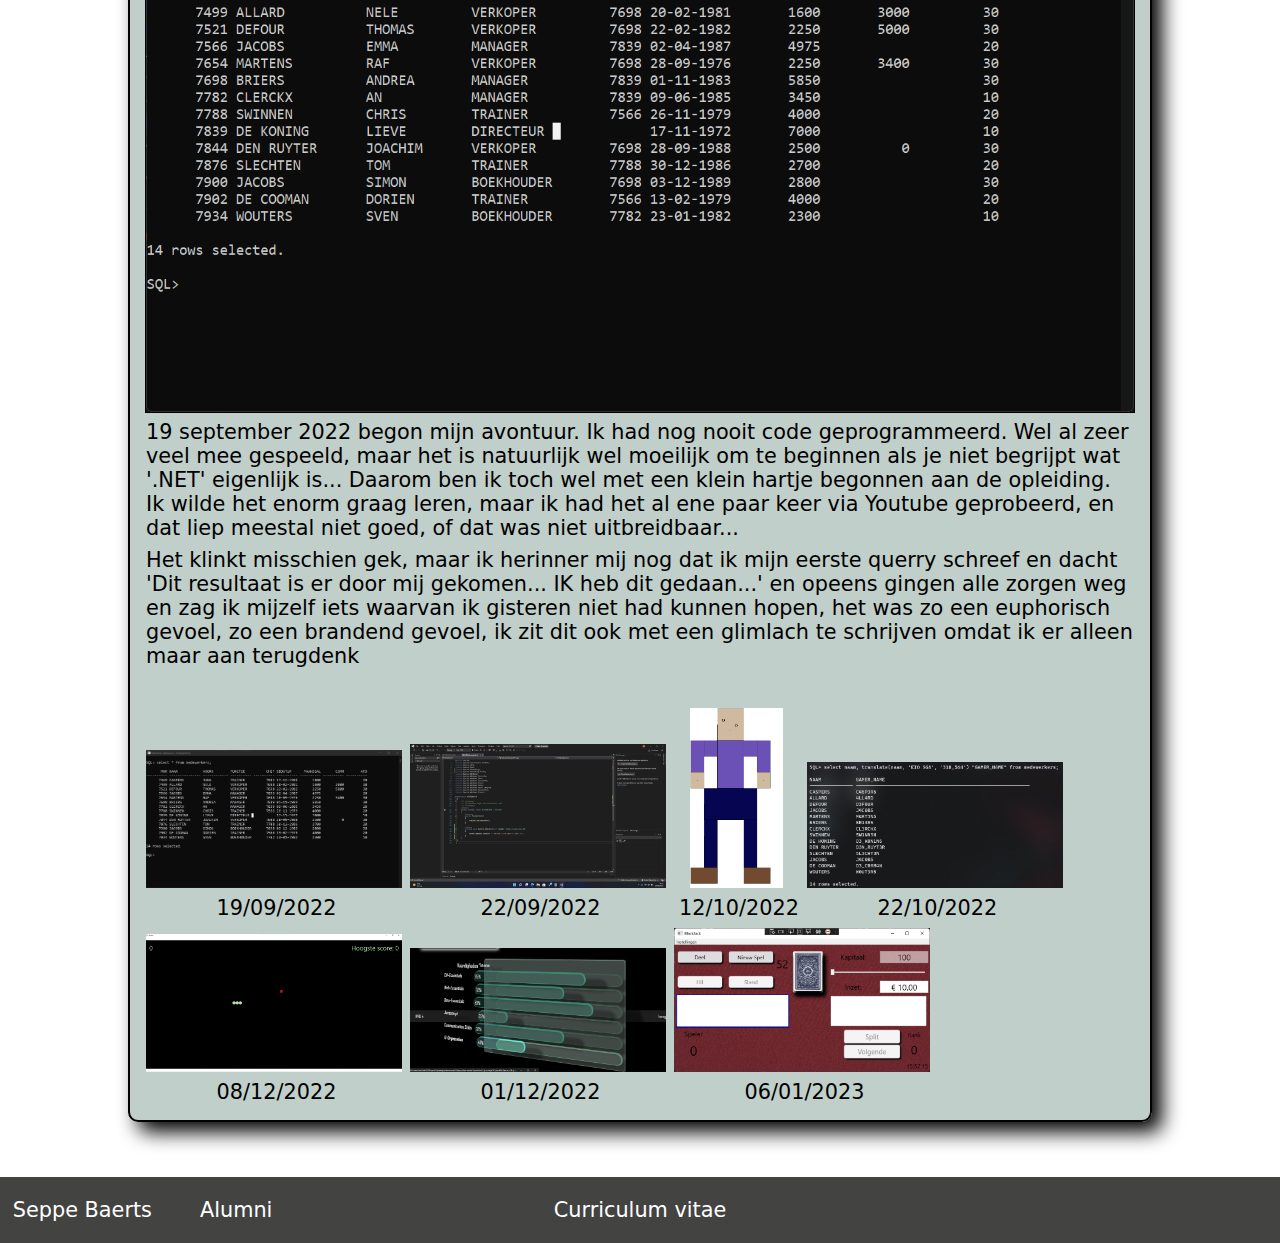
==== commit 66d41c66: "Added all the img from sem 1 => text not yet oke fixed some mobile issues fixed the blue background " ====
--- a/index.html
+++ b/index.html
@@ -6,7 +6,7 @@
     <title>Portfolio: CV</title>
     <link rel="stylesheet" href="CSS-Files/Portfolio-CSS-Algemeen.css">
     <link rel="stylesheet" href="CSS-Files/Alleen-CV.css">
-    <script src="/javascriptFiles/Alleen-CV.js"></script>
+    <script src="javascriptFiles/Alleen-CV.js"></script>
 </head>
 <body class="alleen-cv" id="top">
 <button id="darkModeButton" class="darkmodebutt" aria-expanded="false">
@@ -126,7 +126,7 @@
             <h2 class="nederlands">Werkervaring</h2>
             <h2 class="engels disabled">Work experience</h2>
             <section>
-                <ul>
+                <ul class="work-experience-list">
                     <li class="engels disabled">Cash register: McDonalds, 2016-2018; Taking orders and making them</li>
                     <li class="nederlands">Kassa: McDonalds, 2016-2018; Bestellingen opnemen en maken</li>
                     <li class="engels disabled">Waiter: Bakkemieske, 2018-2020; Taking orders, making orders, serving
--- a/CSS-Files/Portfolio-CSS-Algemeen.css
+++ b/CSS-Files/Portfolio-CSS-Algemeen.css
@@ -52,8 +52,8 @@
     margin-top: unset;
     margin-left: unset;
     margin-right: unset;
-    font-family: "HP Simplified", sans-serif;
-    font-size: 130%;
+    font-family: "HP Simplified",system-ui, sans-serif;
+    font-size: 1.3rem;
     overflow-x: hidden;
     overscroll-behavior-x: none;
 }
@@ -450,7 +450,6 @@
         flex-direction: column;
     }
 }
-
 @media screen and (max-width: 980px) {
     .darkmodebutt,
     .dark-mode .darkmodebutt,
--- a/CSS-Files/Alleen-CV.css
+++ b/CSS-Files/Alleen-CV.css
@@ -31,9 +31,9 @@
 *      0. Variables        *
 ****************************
 */
-:root{
-    --percentage-fill:0%;
-    --circle-animation:inkleuren 2000ms forwards;
+:root {
+    --percentage-fill: 0%;
+    --circle-animation: inkleuren 2000ms forwards;
 }
 
 /*
@@ -42,19 +42,21 @@
 ****************************
 */
 
-.flex-container{
-    display:flex;
+.flex-container {
+    display: flex;
     flex-direction: column;
-    gap:2rem;
-    margin:5vh 10vw;
+    gap: 2rem;
+    margin: 5vh 10vw;
     min-width: 12rem;
     max-width: 80vw;
     transition: all 200ms ease-in-out;
 }
-div{
+
+div {
     display: flex;
     gap: 3rem;
 }
+
 .flex-container article {
     max-height: 18rem;
     min-height: 18rem;
@@ -63,7 +65,8 @@
     animation: spring-from-left 2000ms;
     transition: all 500ms ease-out;
 }
-.flex-container .hogerartiekel{
+
+.flex-container .hogerartiekel {
     max-height: 80rem;
     min-height: 18rem;
     transition: all 1000ms ease-out;
@@ -75,12 +78,13 @@
 *       2.Pijltjes         *
 ****************************
 */
-.antu-arrow{
-    fill:gray;
+.antu-arrow {
+    fill: gray;
     fill-opacity: 55%;
 
 }
-.pijltje{
+
+.pijltje {
     position: relative;
     max-width: 3rem;
     min-width: auto;
@@ -93,8 +97,9 @@
     /*opacity: 0.5;*/
     transition: filter 200ms ease-out, top 200ms ease-out, rotate 150ms ease-in-out;
 }
-.negative_margin{
-    margin-top: -5% ;
+
+.negative_margin {
+    margin-top: -5%;
 }
 
 /*#pijltje:hover,*/
@@ -104,24 +109,25 @@
 /*    cursor: pointer;*/
 /*    box-shadow: none;*/
 /*}*/
-.pijltje:hover{
+.pijltje:hover {
     cursor: pointer;
     background: none;
     filter: drop-shadow(0px 0px 2px red);
 
 }
+
 .pijltje:hover .antu-arrow {
-    fill:var(--alternerend-Even);
+    fill: var(--alternerend-Even);
     fill-opacity: 1;
 }
 
-.rotatedown{
+.rotatedown {
     rotate: 90deg;
     top: 65%;
 }
 
-.rotateup{
-    rotate:270deg;
+.rotateup {
+    rotate: 270deg;
 }
 
 /*
@@ -129,22 +135,24 @@
 *        3.Articles        *
 ****************************
 */
-article{
-    display:flex;
+article {
+    display: flex;
     flex-direction: column;
     border: 2px black solid;
     border-radius: 10px;
     box-shadow: 10px 10px 20px;
     transition: all 0.5s ease-in-out;
 }
-article p{
+
+article p {
     margin: 0 0 0 5px;
 }
-article h2{
+
+article h2 {
     margin: 5px;
 }
 
-.main-picture-div{
+.main-picture-div {
     display: flex;
     border-bottom-left-radius: 50vh;
     border-bottom-right-radius: 50vh;
@@ -157,141 +165,179 @@
     max-width: 45%;
     transition: filter 300ms ease-in-out;
 }
-.main-picture-div:hover{
+
+.main-picture-div:hover {
     filter: drop-shadow(5px 0px 20px black);
 }
-.dark-mode .main-picture-div:hover{
+
+.dark-mode .main-picture-div:hover {
     filter: drop-shadow(5px 0px 20px white);
 }
-.main-picture-div a{
-    background-image: image("assets/FotosCV/background_white.jpg");
+
+.main-picture-div a {
+    background-image: url('../assets/FotosCV/background_white.png');
     border-radius: 50vh;
     border: 2px black solid;
     transition: all 500ms ease-in-out;
     height: 197px;
 }
-.dark-mode .main-picture-div a{
-    background-image: image("assets/FotosCV/background_blue.png");
-
-}/*SPEEL HIER NOG WAT MEE*/
+
+.dark-mode .main-picture-div a {
+    background-image: url("../assets/FotosCV/background_blue.png");
+
+}
+
+/*SPEEL HIER NOG WAT MEE*/
 .main-picture-div:active,
-.dark-mode .main-picture-div:active{
+.dark-mode .main-picture-div:active {
     filter: none;
 }
-.main-picture-div a:active{
-    border-color:white;
-
-}
-.main-picture-div >a> img{
-    max-width:110%;
+
+.main-picture-div a:active {
+    border-color: white;
+
+}
+
+.main-picture-div > a > img {
+    max-width: 110%;
     transition: scale 500ms ease-in-out,
     bottom 500ms ease-in-out;
     position: relative;
     left: -5px;
     top: -15px;
 }
-.klein{
+
+.klein {
     flex: 1;
     padding: 1rem;
 }
+
 .groot {
     flex: 2;
     padding: 1rem;
 }
-.full{
-    flex:1;
+
+.full {
+    flex: 1;
     padding: 1rem;
 }
 
-.rowdirect{
+.rowdirect {
     display: flex;
     flex-direction: row;
     align-content: center;
     align-items: center;
 }
-.column-margin{
+
+.column-margin {
     display: flex;
     flex-direction: column;
 }
-.column-margin:first-child{
+
+.column-margin:first-child {
     margin-top: 1rem;
 }
-.column-margin:last-child{
+
+.column-margin:last-child {
     margin-bottom: 1rem;
 }
-.greenbackground{
-    background:rgb(129 159 147/0.50);
-}
-.hoger{
+
+.greenbackground {
+    background: rgb(129 159 147/0.50);
+}
+
+.hoger {
     position: relative;
     top: -10px;
     left: 5px;
 }
-.kleinetekst{
+
+.kleinetekst {
     font-size: 60%;
 }
-.flex-container article section{
+
+.flex-container article section {
     margin-left: 50px;
 }
-.flex-container section:has(ul){
+
+.flex-container section:has(ul) {
     margin-left: 10px;
     margin-top: 5px;
 }
-.flex-container article .natural{
+
+.flex-container article .natural {
     display: inherit;
     gap: normal;
 }
 
-.flex-container > div > .scroll-enabled{
+.flex-container > div > .scroll-enabled {
     overflow-y: scroll;
 }
-.experience-img-grid{
+
+article.groot.hogerartiekel:has(.experience-img-grid) {
+    container: img-grid-container / inline-size;
+    max-height: unset;
+    overflow: scroll;
+}
+
+
+.experience-img-grid {
     display: grid;
     grid-template-columns: 1fr 1fr 1fr;
     place-items: center;
-    padding-bottom:2.5rem;
-    & img{
+    padding-bottom: 2.5rem;
+
+    & img {
         max-width: 40vw;
         grid-column: 2;
         outline: black 1px solid;
     }
 }
-.exp-timeline{
+
+.exp-timeline {
     display: flex;
     flex-wrap: wrap;
     gap: .5rem;
-    & .small-timeline-image-container{
+
+    & .small-timeline-image-container {
         display: grid;
         grid-template-rows: 1fr auto;
-        gap:.5rem;
+        gap: .5rem;
         justify-items: center;
-    & img{
-        max-width: 10vw;
-        object-fit: cover;
-        filter: grayscale(45%);
-        &:hover{
-            filter:saturate(200%);
-            cursor: pointer;
+        align-items: end;
+
+        & img {
+            max-width: 20vw;
+            max-height: 20vh;
+            object-fit: cover;
+            filter: grayscale(45%);
+            
+            &:hover {
+                filter: saturate(200%);
+                cursor: pointer;
+            }
         }
     }
-    }
-}
+}
+
 /*
 ****************************
 *       4.Percentagebar    *
 ****************************
 */
-h3{
-    flex:1;
-}
-.percentagebar_container{
+h3 {
+    flex: 1;
+}
+
+.percentagebar_container {
     display: flex;
     flex-direction: row;
     align-content: center;
     align-items: center;
     justify-content: space-around;
 }
-.percentagebar{
+
+.percentagebar {
     width: 80%;
     min-height: 3rem;
     border: 2px #197b39 solid;
@@ -299,85 +345,110 @@
     flex: 3;
     animation: percentagebar 2000ms
 }
-.percentage-fill{
+
+.percentage-fill {
     min-height: 3rem;
     padding-top: 0.7rem;
     background: #00B487;
     border-radius: 36px;
     gap: 0;
-    width:var(--percentage-fill);
-}
-.percent10{
+    width: var(--percentage-fill);
+}
+
+.percent10 {
     --percentage-fill: 10%;
 }
-.percent25{
+
+.percent25 {
     --percentage-fill: 25%;
 }
-.percent40{
+
+.percent40 {
     --percentage-fill: 40%;
 }
-.percent50{
+
+.percent50 {
     --percentage-fill: 50%;
 }
-.percent60{
+
+.percent60 {
     --percentage-fill: 60%;
 }
-.percent70{
+
+.percent70 {
     --percentage-fill: 70%;
 }
-.percent85{
+
+.percent85 {
     --percentage-fill: 85%;
- }
-.percent90{
+}
+
+.percent90 {
     --percentage-fill: 90%;
-  }
-.percent95{
+}
+
+.percent95 {
     --percentage-fill: 95%;
-  }
-.percent100{
+}
+
+.percent100 {
     --percentage-fill: 100%;
-   }
+}
+
 @keyframes percentagebar {
-    0%{margin-right: -200%}
-    35%{margin-right: -200%}
-    100%{margin-right: 0}
-}
+    0% {
+        margin-right: -200%
+    }
+    35% {
+        margin-right: -200%
+    }
+    100% {
+        margin-right: 0
+    }
+}
+
 .flex-container div article:hover {
-    box-shadow:10px 10px 20px rgb(129 159 147);
-    border-color:rgb(129 159 147);
-
-}
+    box-shadow: 10px 10px 20px rgb(129 159 147);
+    border-color: rgb(129 159 147);
+
+}
+
 /*
 ****************************
 *      5.Bolletjes         *
 ****************************
 */
-.aan1{
+.aan1 {
     --_animation-delay: 1500ms;
 }
-.aan2{
+
+.aan2 {
     --_animation-delay: 1900ms;
 }
-.aan3{
+
+.aan3 {
     --_animation-delay: 2300ms;
 }
-.aan4{
-    --_animation-delay:2700ms;
-}
-.aan5{
+
+.aan4 {
+    --_animation-delay: 2700ms;
+}
+
+.aan5 {
     --_animation-delay: 3100ms;
 }
 
-.cirkel{
+.cirkel {
     height: 1.5rem;
     width: 1.5rem;
     border: 2px #197b39 solid;
     border-radius: 20px;
     position: relative;
     overflow: hidden;
-    --_animation:inkleuren 300ms forwards var(--_animation-delay);
-}
-div[class*='aan'].cirkel::before{
+    --_animation: inkleuren 300ms forwards var(--_animation-delay);
+}
+
+div[class*='aan'].cirkel::before {
     content: "";
     width: inherit;
     height: inherit;
@@ -392,154 +463,218 @@
 }
 
 
-.flex-gap{
+.flex-gap {
     display: flex;
     gap: 1rem;
     margin-right: 50px;
 }
 
-.bolletjes_container{
+.bolletjes_container {
     gap: 0;
 }
+
 /*
 ****************************
 *        7.Footer          *
 ****************************
 */
-footer{
+footer {
     display: flex;
     background: var(--gray-ish);
-    position:relative;
-    bottom:-10px;
-    left:0;
-    right:0;
+    position: relative;
+    bottom: -10px;
+    left: 0;
+    right: 0;
     color: white;
     height: 2%;
     align-items: center;
     transition: all 500ms ease-in-out;
 }
-footer button{
+
+footer button {
     padding: 1%;
 }
-.dark-mode footer{
+
+.dark-mode footer {
     background: var(--dark-mode-nav);
     color: white;
 }
-.footer-left{
-    margin-right:auto;
-    display:flex;
+
+.footer-left {
+    margin-right: auto;
+    display: flex;
     margin-left: 1%;
 }
-.footer-middle{
+
+.footer-middle {
     position: absolute;
     inset: 0;
     text-align: center;
 }
 
-.flex-container section:has(.social-media){
-    margin:0;
+.flex-container section:has(.social-media) {
+    margin: 0;
     box-shadow: none;
 }
-.hide-Footer{
+
+.hide-Footer {
     height: 0;
 }
+
 /*
 ****************************
 *        8.Overige         *
 ****************************
 */
 
-ul{
+ul {
     list-style-image: url("../assets/circle-svgrepo-com.svg");
     margin: 0;
-}
-.flex-container section a .social-media{
+    & li {
+        margin-bottom: 1rem;
+    }
+}
+
+.flex-container section a .social-media {
     border-radius: inherit;
     border: none;
     max-width: 15%;
     box-shadow: none;
 }
-.social-media:hover{
+
+.social-media:hover {
     filter: invert(77%) sepia(82%) saturate(429%) hue-rotate(78deg) brightness(101%) contrast(101%);
 }
-.showsmall{
+
+.showsmall {
     display: none;
 }
-.onjuist::after, .false::after, .onderscheiding::after, .cum-laude::after{
+
+.onjuist::after, .false::after, .onderscheiding::after, .cum-laude::after {
     position: relative;
     font-size: 60%;
     bottom: -18px;
     right: 2rem;
 }
-.onjuist::after{
+
+.onjuist::after {
     content: "*Diploma niet behaald.";
 }
-.false::after{
+
+.false::after {
     content: "*Degree not achieved";
 }
-.onderscheiding::after{
+
+.onderscheiding::after {
     content: "Geslaagd met grote onderscheiding";
 }
-.cum-laude::after{
+
+.cum-laude::after {
     content: "Graduated magna cum laude";
 }
-.small-text{
+
+.small-text {
     font-size: 70%;
 }
+
 #darkModeButton[aria-expanded="true"] .circle-moon {
     stroke: #41504a;
     fill: #41504a;
 }
+
 /*
 ****************************
 *        9.Tabel          *
 ****************************
 */
-td{
+td {
     border-radius: 5px;
 }
-tr:nth-child(even){
+
+tr:nth-child(even) {
     background-color: var(--alternerend-Even);
 }
-tr:nth-child(odd){
+
+tr:nth-child(odd) {
     background-color: var(--alternerend-Oneven);
 }
+
 /*
 ****************************
 *      10.Animations       *
 ****************************
 */
 @keyframes menucome {
-    0%{left: -200%}
-    100%{left: 0}
-}
+    0% {
+        left: -200%
+    }
+    100% {
+        left: 0
+    }
+}
+
 @keyframes menugo {
-    0%{left:0}
-    100%{left:-200%}
-}
+    0% {
+        left: 0
+    }
+    100% {
+        left: -200%
+    }
+}
+
 /*@keyframes inkleuren {
     80%{background-color: rgba(0, 180, 135, 0)}
     100%{background-color: #00B487}
 }*/
 @keyframes inkleuren {
-from{opacity: 0}
-    to{opacity: 1}
-}
+    from {
+        opacity: 0
+    }
+    to {
+        opacity: 1
+    }
+}
+
 @keyframes fit-content {
-    0%{max-height: 18rem}
-    100%{max-height: 80rem}
-}
-@keyframes shadow-go-wee-woo{
-    0%{box-shadow: var(--shadow) 0 -5px 16px 1px}
-    11%{box-shadow: var(--shadow) 0 -10px 16px 1px}
-    22%{box-shadow: var(--shadow) -10px -10px 16px 1px}
-    33%{box-shadow: var(--shadow) -10px 0 16px 1px}
-    44%{box-shadow: var(--shadow) -10px 10px 16px 1px }
-    55%{box-shadow: var(--shadow) 0 10px 16px 1px}
-    66%{box-shadow: var(--shadow) 10px 10px 16px 1px}
-    77%{box-shadow: var(--shadow) 10px 0 16px 1px}
-    88%{box-shadow: var(--shadow) 10px -10px 16px 1px}
-    100%{box-shadow: var(--shadow) 5px -10px 16px 1px}
+    0% {
+        max-height: 18rem
+    }
+    100% {
+        max-height: 80rem
+    }
+}
+
+@keyframes shadow-go-wee-woo {
+    0% {
+        box-shadow: var(--shadow) 0 -5px 16px 1px
+    }
+    11% {
+        box-shadow: var(--shadow) 0 -10px 16px 1px
+    }
+    22% {
+        box-shadow: var(--shadow) -10px -10px 16px 1px
+    }
+    33% {
+        box-shadow: var(--shadow) -10px 0 16px 1px
+    }
+    44% {
+        box-shadow: var(--shadow) -10px 10px 16px 1px
+    }
+    55% {
+        box-shadow: var(--shadow) 0 10px 16px 1px
+    }
+    66% {
+        box-shadow: var(--shadow) 10px 10px 16px 1px
+    }
+    77% {
+        box-shadow: var(--shadow) 10px 0 16px 1px
+    }
+    88% {
+        box-shadow: var(--shadow) 10px -10px 16px 1px
+    }
+    100% {
+        box-shadow: var(--shadow) 5px -10px 16px 1px
+    }
 }
 
 
@@ -548,143 +683,215 @@
 *        11.@media         *
 ****************************
 */
+
+@container img-grid-container (max-width: 1000px) {
+    .experience-img-grid {
+        grid-template-rows: 1fr auto auto;
+        grid-template-columns: unset;
+        gap: .5rem;
+
+        & img {
+            max-width: 100%;
+            grid-row: 1;
+            grid-column: unset;
+        }
+    }
+
+    .exp-timeline {
+        flex-direction: row;
+    }
+}
+
+@container img-grid-container (max-width: 700px) {
+    .exp-timeline {
+        & .small-timeline-image-container {
+            max-width: 45cqw;
+
+            & img {
+                max-width: 100%;
+
+            }
+        }
+    }
+}
+
+@container img-grid-container (max-width:550px) {
+    .exp-timeline {
+
+    }
+}
+
 @media screen and (max-width: 1250px) {
-    .alleen-cv .vertaal{
+    .alleen-cv .vertaal {
         display: initial;
         align-self: initial;
-        margin:initial
-    }
-    .alleen-cv .disabled{
+        margin: initial
+    }
+
+    .alleen-cv .disabled {
         display: none;
     }
-    .alleen-cv #darkmode{
+
+    .alleen-cv #darkmode {
         margin: initial;
         display: initial;
     }
 
 }
+
 @media screen and (max-width: 1050px) {
-    .flex-container{
+    .flex-container {
         margin: 3% 3%;
         flex-direction: column;
         max-width: initial;
     }
 
 }
-@media screen and (max-width: 900px){
-    div{
+
+@media screen and (max-width: 900px) {
+
+    div {
         flex-direction: column;
     }
-    .margin-right{
+
+    .margin-right {
         margin: initial;
         display: initial;
     }
-    nav{
+
+    nav {
         height: 100%;
         width: 100%;
         flex-direction: column;
         align-content: stretch;
         position: fixed;
-        left:-100%;
+        left: -100%;
         justify-content: space-evenly;
         padding: 0;
     }
-    .main-picture-div{
+
+    .main-picture-div {
         max-width: 40%;
     }
-    .main-picture-div img{
+
+    .main-picture-div img {
         max-width: 100%;
     }
+
     .main-picture-div a {
         max-width: 150px;
         height: 150px;
         border-radius: 50%;
     }
-    button, .link-button{
+
+    button, .link-button {
         padding: 7% 2% 7% 5%;
         border: none;
-        border-top: 2px #2b2b2a solid ;
+        border-top: 2px #2b2b2a solid;
         border-bottom: 2px #2b2b2a solid;
     }
-    .pijltje{
+
+    .pijltje {
         display: none;
     }
-    .flex-container article{
+
+    .flex-container article {
         max-height: 80rem;
     }
-    .flex-container{
+
+    .flex-container {
         margin: 0;
         max-width: inherit;
     }
-    .percentagebar_container{
+
+    .percentagebar_container {
         flex-direction: column;
     }
-    .percent10{
+
+    .percent10 {
         border-radius: 50%;
     }
-    body .show{
+
+    body .show {
         animation: menucome 500ms forwards;
     }
-    .menu-icon{
+
+    .menu-icon {
         display: inline;
         margin: 0;
     }
-    .menu-icon:hover{
+
+    .menu-icon:hover {
         background: transparent;
     }
-    .bolletjes_container{
+
+    .bolletjes_container {
         flex-direction: row;
     }
-    .closeMenu{
+
+    .closeMenu {
         display: inherit;
     }
+
     .hide {
         animation: menugo 500ms forwards;
     }
-    .flex-container article section{
+
+    .flex-container article section {
         margin-left: 1%;
     }
-    table{
+
+    table {
         display: none;
     }
-    .showsmall{
+
+    .showsmall {
         display: flex;
         flex-direction: row;
         row-gap: 2rem;
         flex-wrap: wrap;
     }
-    .showsmall div{
+
+    .showsmall div {
         margin: 0;
         width: 50%;
     }
-    .small-inset{
+
+    .small-inset {
         margin-left: 1rem;
         padding-left: 3px;
         border-left: #20C056 2px solid;
     }
-    footer{
+
+    footer {
         flex-direction: column;
     }
-    footer *{
+
+    footer * {
         margin-right: auto;
         margin-left: auto;
     }
-    footer .footer-left{
+
+    footer .footer-left {
         flex-direction: row;
         margin-left: auto;
     }
-    footer button{
+
+    footer button {
         margin-bottom: 10px;
     }
-    .opleidingen-container{
+
+    .opleidingen-container {
         gap: 0;
     }
-    .link-button{
+
+    .link-button {
         width: auto;
-        margin:initial;
-
-    }
-}
+        margin: initial;
+
+    }
+}
+
 @media screen and (max-width: 500px) {
     .showsmall {
         flex-direction: column;
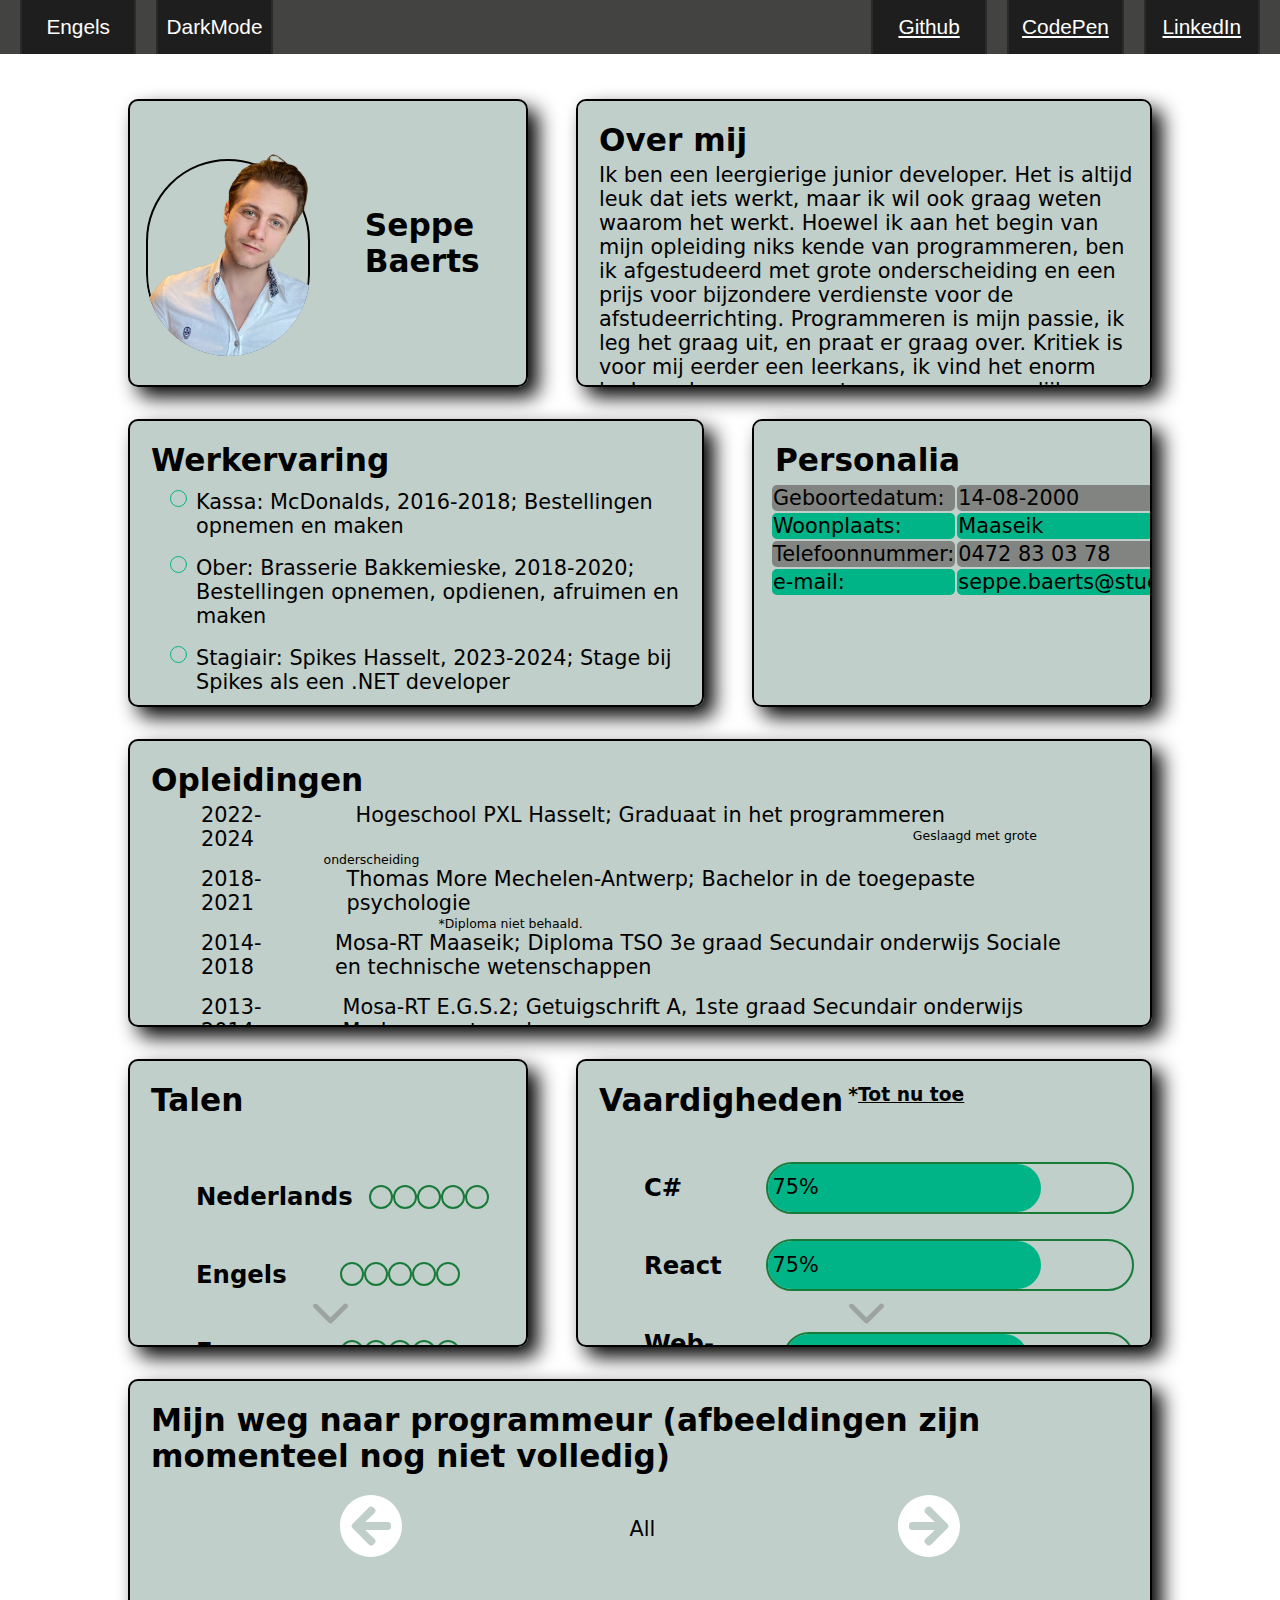
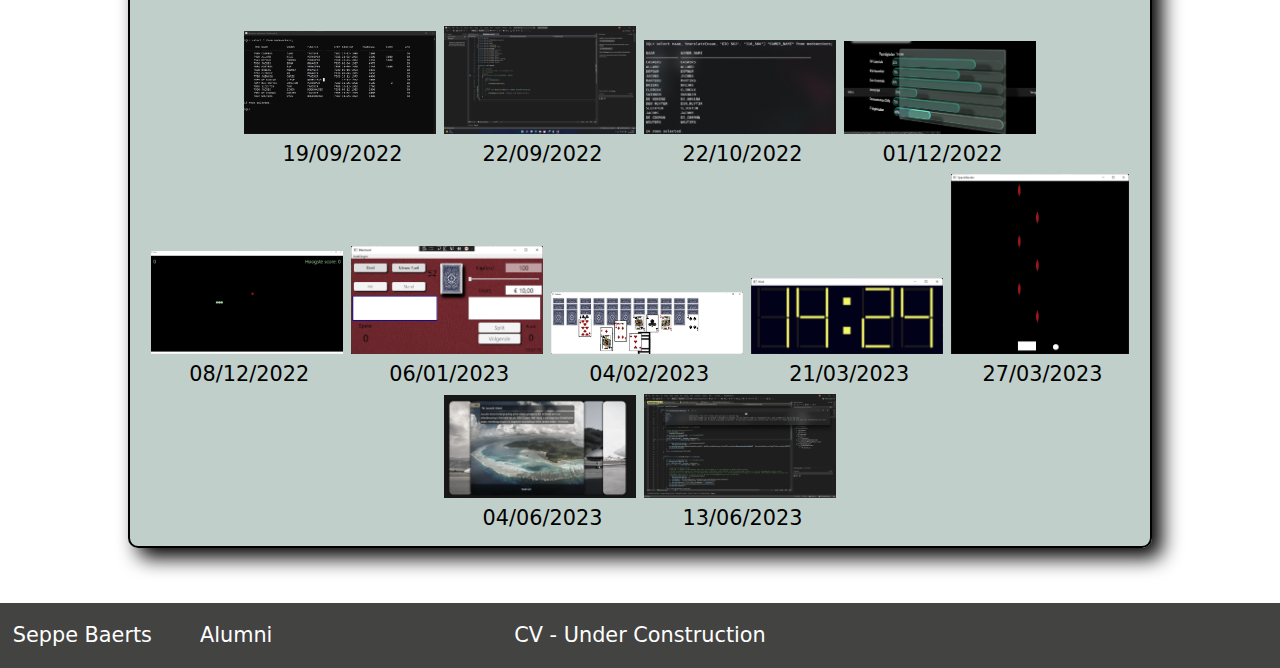
==== commit 34cfaa62: "Created new layout of the experience tab; Updated the 'about me' section; fixed the experience tab w" ====
--- a/index.html
+++ b/index.html
@@ -1,83 +1,83 @@
 <!DOCTYPE html>
 <html lang="en">
 <head>
-    <meta name="viewport" content="width=device-width, initial-scale=1.0">
+    <meta content="width=device-width, initial-scale=1.0" name="viewport">
     <meta charset="UTF-8">
     <title>Portfolio: CV</title>
-    <link rel="stylesheet" href="CSS-Files/Portfolio-CSS-Algemeen.css">
-    <link rel="stylesheet" href="CSS-Files/Alleen-CV.css">
+    <link href="CSS-Files/Portfolio-CSS-Algemeen.css" rel="stylesheet">
+    <link href="CSS-Files/Alleen-CV.css" rel="stylesheet">
     <script src="javascriptFiles/Alleen-CV.js"></script>
 </head>
 <body class="alleen-cv" id="top">
-<button id="darkModeButton" class="darkmodebutt" aria-expanded="false">
+<button aria-expanded="false" class="darkmodebutt" id="darkModeButton">
     <svg class="darkmode-svg svg" viewBox="0 0 100 100" width="70">
         <circle class="cirlce-sun performance dark"
-                width="70" height="70"
-                cx="40" cy="50" r="30">
+                cx="40" cy="50"
+                height="70" r="30" width="70">
         </circle>
         <circle class="circle-moon performance"
-                width="50" height="50"
-                cx="200" cy="200" r="30">
+                cx="200" cy="200"
+                height="50" r="30" width="50">
         </circle>
         <rect class="sun-stroke1 stroke performance"
-              width="20" height="5"
-              x="20" y="60" rx="5">
+              height="5" rx="5"
+              width="20" x="20" y="60">
         </rect>
         <rect class="sun-stroke2 stroke performance"
-              width="20" height="5"
-              x="80" y="25" rx="5">
+              height="5" rx="5"
+              width="20" x="80" y="25">
         </rect>
         <rect class="sun-stroke3 stroke performance"
-              width="20" height="5"
-              x="60" y="47" rx="5">
+              height="5" rx="5"
+              width="20" x="60" y="47">
         </rect>
         <rect class="sun-stroke4 stroke performance"
-              width="20" height="5"
-              x="20" y="10" rx="5">
+              height="5" rx="5"
+              width="20" x="20" y="10">
         </rect>
         <rect class="sun-stroke5 stroke performance"
-              width="20" height="5"
-              x="0" y="47" rx="5">
+              height="5" rx="5"
+              width="20" x="0" y="47">
         </rect>
         <rect class="sun-stroke6 stroke performance"
-              width="20" height="5"
-              x="-30" y="65" rx="5">
+              height="5" rx="5"
+              width="20" x="-30" y="65">
         </rect>
         <rect class="sun-stroke7 stroke performance"
-              width="20" height="5"
-              x="70" y="-42" rx="5">
+              height="5" rx="5"
+              width="20" x="70" y="-42">
         </rect>
         <rect class="sun-stroke8 stroke performance"
-              width="20" height="5"
-              x="-28" y="37" rx="5">
+              height="5" rx="5"
+              width="20" x="-28" y="37">
         </rect>
     </svg>
 </button>
-<button class="hamburger-button menu-icon menu" id="hamburgerbutton" aria-expanded="false">
+<button aria-expanded="false" class="hamburger-button menu-icon menu" id="hamburgerbutton">
     <svg class="hamburger" viewBox="0 0 100 100" width="70">
         <rect class="outline line"
-              x="1" y="5"
-              width="95"
-              height="95">
+              height="95" width="95"
+              x="1"
+              y="5">
         </rect>
         <rect class="top-line line"
-              width="80" height="10"
-              x="10" y="23"
-              rx="5">
+              height="10" rx="5"
+              width="80" x="10"
+              y="23">
         </rect>
         <rect class="middle-line line"
-              width="80" height="10"
-              x="10" y="48"
-              rx=5>
+              height="10" rx=5
+              width="80" x="10"
+              y="48">
         </rect>
         <rect class="bottom-line line"
-              width="80" height="10"
-              x="10" y="73"
-              rx="5">
+              height="10" rx="5"
+              width="80" x="10"
+              y="73">
         </rect>
     </svg>
 </button>
-<nav id="nav" class="hide">
+<nav class="hide" id="nav">
     <button class="vertaal nederlands">Engels</button>
     <button class="vertaal engels disabled">Dutch</button>
     <button class="margin-right" id="darkmode">DarkMode</button>
@@ -89,8 +89,8 @@
     <div>
         <article class="klein rowdirect greenbackground">
             <div class="main-picture-div">
-                <a target="_blank" href="https://www.linkedin.com/in/seppe-baerts-a1bb45252/">
-                    <img src="assets/FotosCV/Transparante_achtergrond_gemiddeld.png" alt="Foto van mijzelf">
+                <a href="https://www.linkedin.com/in/seppe-baerts-a1bb45252/" target="_blank">
+                    <img alt="Foto van mijzelf" src="assets/FotosCV/Transparante_achtergrond_gemiddeld.png">
                 </a>
             </div>
             <section>
@@ -100,25 +100,23 @@
         <article class="groot greenbackground scroll-enabled">
             <h2 class="nederlands"> Over mij </h2>
             <h2 class="engels disabled"> About me </h2>
-            <p class="nederlands">Ik ben het soort persoon dat zich afvraagt: "hmm, wie ben ik?" Wanneer ik een
-                introductie moet schrijven. Mijn brein werkt anders dan dat van anderen. Ik zeg niet dat mijn ideeën
-                beter
-                zijn, of zelfs juist, maar ze zijn gewoon anders. Wanneer ik een film op Netflix zoek, geld opneem bij
-                de bank, of zelfs nu tijdens het schrijven van deze inleiding, denk ik aan de code erachter. Hoe weet
-                mijn laptop welke toetsen ik indruk? Hoe zorgt de bank ervoor dat het exacte bedrag in mijn handen komt?
-                Hoe maken ze de "films voor jou"-sectie? Ik heb pas 9 maanden leren coderen, maar ik doe nu al niks
-                liever. Ook als het programma niet vanaf het begin werkt... Zeker als het niet vanaf het begin werkt, ik
-                ben niet iemand die het alleen leuk vindt wanneer hij er goed in is. Uit mijn fouten kan ik leren en
-                als het om coderen gaat, hou ik ervan om te leren.</p>
-            <p class="engels disabled">I am the kind of person that asks himself, “hmm, who am I?” when I need to
-                write an introduction. My brain works differently than everyone else’s. I am not saying my ideas are
-                better, or even right, but they’re simply different. When I search a movie on Netflix, withdraw money
-                from the bank, or even right now while writing this introduction, I think about the code behind it. How
-                can my laptop know which keys I am pressing down? How does the bank make sure the exact amount of money
-                makes it into my hands? How do they create the “movies for you”-section? I have learned to code for only
-                9 months, but I already have fallen in love with it. Even if the program does not work from the start...
-                Especially if it does not work from the start, I'm not someone who only likes it when he is good at
-                it. I can learn from my mistakes and when it comes to coding, I love to learn. </p>
+            <p class="nederlands">Ik ben een leergierige junior developer. Het is altijd leuk dat iets werkt, maar ik
+                wil ook graag weten waarom het werkt. Hoewel ik aan het begin van mijn opleiding niks kende van
+                programmeren, ben ik afgestudeerd met grote onderscheiding en een prijs voor bijzondere verdienste voor
+                de afstudeerrichting. Programmeren is mijn passie, ik leg het graag uit, en praat er graag over. Kritiek
+                is voor mij eerder een leerkans, ik vind het enorm leuk om heen-en-weer te gaan over mogelijke
+                oplossingen en te luisteren naar de perspectieve van andere. Ik heb ook vaak mijn medestudenten geholpen
+                met een problemen, hier was mijn doel altijd om ze te laten begrijpen waarom het is fout gelopen en
+                waarom deze oplossing werkt. Verder zoek ik naar innovatieve oplossingen en volg ik de toekomst van
+                programmeren kort op. </p>
+            <p class="engels disabled">I am a junior developer who is eager to learn. It's always nice when something
+                works, but I also want to know why it works. Although I knew nothing about programming at the start of
+                my education, I graduated with high distinction and a special merit award for my major. Programming is
+                my passion; I enjoy explaining it and talking about it. I see criticism as an opportunity; I love to
+                discuss possible solutions and listen to the perspectives of others. I have often helped my fellow
+                students with problems, always aiming to help them understand why things went wrong and why this
+                solution works. Furthermore, I seek innovative solutions and closely follow the future of
+                programming. </p>
         </article>
     </div>
     <div>
@@ -135,8 +133,12 @@
                     <li class="nederlands">Ober: Brasserie Bakkemieske, 2018-2020; Bestellingen opnemen, opdienen,
                         afruimen en maken
                     </li>
-                    <li class="engels disabled">intern: Spikes Hasselt, 2023-2024; Internship as a .NET developer at Spikes</li>
-                    <li class="nederlands">Stagiair: Spikes Hasselt, 2023-2024; Stage bij Spikes als een .NET developer </li>
+                    <li class="engels disabled">intern: Spikes Hasselt, 2023-2024; Internship as a .NET developer at
+                        Spikes
+                    </li>
+                    <li class="nederlands">Stagiair: Spikes Hasselt, 2023-2024; Stage bij Spikes als een .NET
+                        developer
+                    </li>
                 </ul>
             </section>
         </article>
@@ -230,10 +232,11 @@
         <article class="klein greenbackground comeright" id="talen">
             <h2 class="nederlands">Talen</h2>
             <h2 class="engels disabled">Languages</h2>
-            <button id="pijltje2" class="rotatedown pijltje">
-                <svg xmlns="http://www.w3.org/2000/svg" viewBox="0 0 22 22">
-                    <path d="m345.44 248.29l-194.29 194.28c-12.359 12.365-32.397 12.365-44.75 0-12.354-12.354-12.354-32.391 0-44.744l171.91-171.91-171.91-171.9c-12.354-12.359-12.354-32.394 0-44.748 12.354-12.359 32.391-12.359 44.75 0l194.29 194.28c6.177 6.18 9.262 14.271 9.262 22.366 0 8.099-3.091 16.196-9.267 22.373"
-                          transform="matrix(.03541-.00013.00013.03541 2.98 3.02)" class="antu-arrow"/>
+            <button class="rotatedown pijltje" id="pijltje2">
+                <svg viewBox="0 0 22 22" xmlns="http://www.w3.org/2000/svg">
+                    <path class="antu-arrow"
+                          d="m345.44 248.29l-194.29 194.28c-12.359 12.365-32.397 12.365-44.75 0-12.354-12.354-12.354-32.391 0-44.744l171.91-171.91-171.91-171.9c-12.354-12.359-12.354-32.394 0-44.748 12.354-12.359 32.391-12.359 44.75 0l194.29 194.28c6.177 6.18 9.262 14.271 9.262 22.366 0 8.099-3.091 16.196-9.267 22.373"
+                          transform="matrix(.03541-.00013.00013.03541 2.98 3.02)"/>
                 </svg>
             </button>
             <section class="percentagebar_container negative_margin flex-gap">
@@ -276,10 +279,11 @@
         <article class="groot greenbackground comeleft " id="vaardigheden">
             <h2 class="nederlands">Vaardigheden<span class="hoger kleinetekst">*<u>Tot nu toe</u></span></h2>
             <h2 class="engels disabled">Skills<span class="hoger kleinetekst">*<u>Until now</u></span></h2>
-            <button id="pijltje" class="rotatedown pijltje">
-                <svg xmlns="http://www.w3.org/2000/svg" viewBox="0 0 22 22">
-                    <path d="m345.44 248.29l-194.29 194.28c-12.359 12.365-32.397 12.365-44.75 0-12.354-12.354-12.354-32.391 0-44.744l171.91-171.91-171.91-171.9c-12.354-12.359-12.354-32.394 0-44.748 12.354-12.359 32.391-12.359 44.75 0l194.29 194.28c6.177 6.18 9.262 14.271 9.262 22.366 0 8.099-3.091 16.196-9.267 22.373"
-                          transform="matrix(.03541-.00013.00013.03541 2.98 3.02)" class="antu-arrow"/>
+            <button class="rotatedown pijltje" id="pijltje">
+                <svg viewBox="0 0 22 22" xmlns="http://www.w3.org/2000/svg">
+                    <path class="antu-arrow"
+                          d="m345.44 248.29l-194.29 194.28c-12.359 12.365-32.397 12.365-44.75 0-12.354-12.354-12.354-32.391 0-44.744l171.91-171.91-171.91-171.9c-12.354-12.359-12.354-32.394 0-44.748 12.354-12.359 32.391-12.359 44.75 0l194.29 194.28c6.177 6.18 9.262 14.271 9.262 22.366 0 8.099-3.091 16.196-9.267 22.373"
+                          transform="matrix(.03541-.00013.00013.03541 2.98 3.02)"/>
                 </svg>
             </button>
             <!--            <img src="assets/Antu_arrow-right.svg" alt="pijl naar onder" class="rotatedown pijltje" id="pijltje">-->
@@ -347,17 +351,46 @@
     <div>
         <article class="groot greenbackground comeleft hogerartiekel ">
             <h2 class="nederlands">Mijn weg naar programmeur (afbeeldingen zijn momenteel nog niet volledig)</h2>
-            <h2 class="engels disabled">My road to developer (This feature is in beta and english not available, I'm sorry)</h2>
-            <div class="experience-img-grid">
-                <div class="left-text" id="pictureTimelineLeftText">
-                </div>
-                <img id="bigTimelinePicture" src="assets/FotosTimeline/vueinstallation.jpg" alt="picture 1">
-                <div class="right-text" id="pictureTimeLineRightText">
+            <h2 class="engels disabled">My road to developer (This feature is in beta and english not yet available, I'm
+                sorry)</h2>
+            <div class="experience-img-grid disabled" id="big-image-container">
+                <button class="back-button" id="back-button">Back</button>
+                <button id="left-img-arrow">
+                    <svg viewBox="0 0 512 512" width="100">
+                        <path d="M256 504C119 504 8 393 8 256S119 8 256 8s248 111 248 248-111 248-248 248zm28.9-143.6L209.4 288H392c13.3 0 24-10.7 24-24v-16c0-13.3-10.7-24-24-24H209.4l75.5-72.4c9.7-9.3 9.9-24.8.4-34.3l-11-10.9c-9.4-9.4-24.6-9.4-33.9 0L107.7 239c-9.4 9.4-9.4 24.6 0 33.9l132.7 132.7c9.4 9.4 24.6 9.4 33.9 0l11-10.9c9.5-9.5 9.3-25-.4-34.3z"
+                              style="fill:currentColor"/>
+                    </svg>
+                </button>
+                <img alt="picture 1" id="bigTimelinePicture" src="assets/FotosTimeline/vueinstallation.jpg">
+                <button id="right-img-arrow">
+                    <svg viewBox="0 0 512 512" width="100">
+                        <path d="M256 8c137 0 248 111 248 248S393 504 256 504 8 393 8 256 119 8 256 8zm-28.9 143.6l75.5 72.4H120c-13.3 0-24 10.7-24 24v16c0 13.3 10.7 24 24 24h182.6l-75.5 72.4c-9.7 9.3-9.9 24.8-.4 34.3l11 10.9c9.4 9.4 24.6 9.4 33.9 0L404.3 273c9.4-9.4 9.4-24.6 0-33.9L271.6 106.3c-9.4-9.4-24.6-9.4-33.9 0l-11 10.9c-9.5 9.6-9.3 25.1.4 34.4z"
+                              style="fill:currentColor"/>
+                    </svg>
+                </button>
+                <div class="timeline-text" id="pictureTimelineText">
                 </div>
             </div>
-            <div class="exp-timeline" id="timelinePictures">
+            <div class="exp-timeline-container" id="image-timeline-container">
+                <div class="sem-container-grid">
+                    <button id="left-sem-button">
+                        <svg viewBox="0 0 512 512" width="100">
+                            <path d="M256 504C119 504 8 393 8 256S119 8 256 8s248 111 248 248-111 248-248 248zm28.9-143.6L209.4 288H392c13.3 0 24-10.7 24-24v-16c0-13.3-10.7-24-24-24H209.4l75.5-72.4c9.7-9.3 9.9-24.8.4-34.3l-11-10.9c-9.4-9.4-24.6-9.4-33.9 0L107.7 239c-9.4 9.4-9.4 24.6 0 33.9l132.7 132.7c9.4 9.4 24.6 9.4 33.9 0l11-10.9c9.5-9.5 9.3-25-.4-34.3z"
+                                  style="fill:currentColor"/>
+                        </svg>
+                    </button>
+                    <p id="sem-text">All</p>
+                    <button id="right-sem-button">
+                        <svg viewBox="0 0 512 512" width="100">
+                            <path d="M256 8c137 0 248 111 248 248S393 504 256 504 8 393 8 256 119 8 256 8zm-28.9 143.6l75.5 72.4H120c-13.3 0-24 10.7-24 24v16c0 13.3 10.7 24 24 24h182.6l-75.5 72.4c-9.7 9.3-9.9 24.8-.4 34.3l11 10.9c9.4 9.4 24.6 9.4 33.9 0L404.3 273c9.4-9.4 9.4-24.6 0-33.9L271.6 106.3c-9.4-9.4-24.6-9.4-33.9 0l-11 10.9c-9.5 9.6-9.3 25.1.4 34.4z"
+                                  style="fill:currentColor"/>
+                        </svg>
+                    </button>
+                </div>
+                <div class="exp-timeline" id="timelinePictures">
+
+                </div>
             </div>
-
         </article>
     </div>
 
@@ -368,9 +401,7 @@
         <p>Seppe Baerts</p>
         <p>Alumni</p>
     </div>
-    <p class="footer-middle">Curriculum vitae</p>
-<!--    <button class="footer-right nederlands">Terug naar boven</button>-->
-<!--    <button class="footer-right engels disabled">Back to Top</button>-->
+    <p class="footer-middle">CV - Under Construction</p>
 </footer>
 </body>
 </html>--- a/CSS-Files/Portfolio-CSS-Algemeen.css
+++ b/CSS-Files/Portfolio-CSS-Algemeen.css
@@ -183,9 +183,9 @@
     background: rgba(255, 255, 255, 0.42);
     color: #151c28;
 }
-.disabled{
+.disabled.disabled{
     display: none;
-    animation: disabled2 2000ms forwards;
+    /*animation: disabled2 2000ms forwards;*/
 }
 /*
 ****************************
--- a/CSS-Files/Alleen-CV.css
+++ b/CSS-Files/Alleen-CV.css
@@ -281,23 +281,95 @@
 }
 
 
+.rotate-left {
+    rotate: 180deg;
+}
+
 .experience-img-grid {
     display: grid;
-    grid-template-columns: 1fr 1fr 1fr;
+    grid-template-columns: 1fr auto 1fr;
     place-items: center;
     padding-bottom: 2.5rem;
-
+    & .back-button{
+        position:absolute;
+        border-radius: 5px;
+        top: 20px;
+        right: 20px;
+        outline: 2px solid;
+        &:hover{
+            background: white;
+            color: black;
+        }
+    }
+
+    & .no-pressing{
+        opacity: 0.5;
+        pointer-events: none;
+    }
+
+    & button {
+        background: transparent;
+        max-width: 4rem;
+        min-width: auto;
+        border: none;
+
+        &:first-of-type {
+            place-self: center;
+        }
+
+        & img {
+            outline: none;
+        }
+    }
+
+    & .timeline-text {
+        margin-inline:10rem;
+        grid-column: 1/4;
+    }
+
+    & > img {
+        --minimum-height:0;
+        object-fit: contain;
+        max-width: 100%;
+        min-height: var(--minimum-height);
+        grid-column: 2;
+        /*outline: black 1px solid;*/
+    }
+
+    &.multiple {
+        grid-template-columns: auto 1fr auto;
+    }
+}
+
+button:has(img), button:has(svg) {
+    background: transparent;
+    max-width: 4rem;
+    min-width: auto;
+    border: none;
+    place-self: center;
+    &:hover{
+        background: transparent;
+    }
+    & svg{
+        max-width: 100%;
+    }
     & img {
-        max-width: 40vw;
-        grid-column: 2;
-        outline: black 1px solid;
-    }
-}
-
+        outline: none;
+    }
+}
+.sem-container-grid{
+    display: grid;
+    grid-template-columns: 1fr auto 1fr;
+    place-items:center start;
+}
+.exp-timeline-container{
+    display: grid;
+}
 .exp-timeline {
     display: flex;
     flex-wrap: wrap;
     gap: .5rem;
+    justify-content: center;
 
     & .small-timeline-image-container {
         display: grid;
@@ -307,11 +379,12 @@
         align-items: end;
 
         & img {
-            max-width: 20vw;
+            max-width: max(15vw, 10rem);
             max-height: 20vh;
+
             object-fit: cover;
             filter: grayscale(45%);
-            
+
             &:hover {
                 filter: saturate(200%);
                 cursor: pointer;
@@ -530,6 +603,7 @@
 ul {
     list-style-image: url("../assets/circle-svgrepo-com.svg");
     margin: 0;
+
     & li {
         margin-bottom: 1rem;
     }
@@ -689,36 +763,53 @@
         grid-template-rows: 1fr auto auto;
         grid-template-columns: unset;
         gap: .5rem;
+        & .back-button{
+            position: relative;
+            grid-column: 1/4;
+            max-width:unset;
+            width: 100%;
+            padding: .5rem;
+        }
+        & .timeline-text{
+            margin-inline: auto;
+        }
 
         & img {
             max-width: 100%;
-            grid-row: 1;
-            grid-column: unset;
+            grid-column: 1 / 4;
+        }
+        & #left-img-arrow{
+            margin-left: 0;
+        }
+        & #left-img-arrow, #right-img-arrow{
+            grid-row: 2;
         }
     }
 
     .exp-timeline {
         flex-direction: row;
     }
+
 }
 
 @container img-grid-container (max-width: 700px) {
-    .exp-timeline {
-        & .small-timeline-image-container {
-            max-width: 45cqw;
-
-            & img {
-                max-width: 100%;
-
-            }
-        }
-    }
+    /*.exp-timeline {*/
+    /*    & .small-timeline-image-container {*/
+    /*        max-width: 45cqw;*/
+
+    /*        & img {*/
+    /*            max-width: 100%;*/
+
+    /*        }*/
+    /*    }*/
+    /*}*/
+
 }
 
 @container img-grid-container (max-width:550px) {
-    .exp-timeline {
-
-    }
+    /*.exp-timeline {*/
+
+    /*}*/
 }
 
 @media screen and (max-width: 1250px) {
@@ -864,7 +955,11 @@
     }
 
     footer {
-        flex-direction: column;
+        place-items: center;
+    }
+
+    footer .footer-middle {
+        position: relative;
     }
 
     footer * {
@@ -873,8 +968,7 @@
     }
 
     footer .footer-left {
-        flex-direction: row;
-        margin-left: auto;
+        display: none;
     }
 
     footer button {
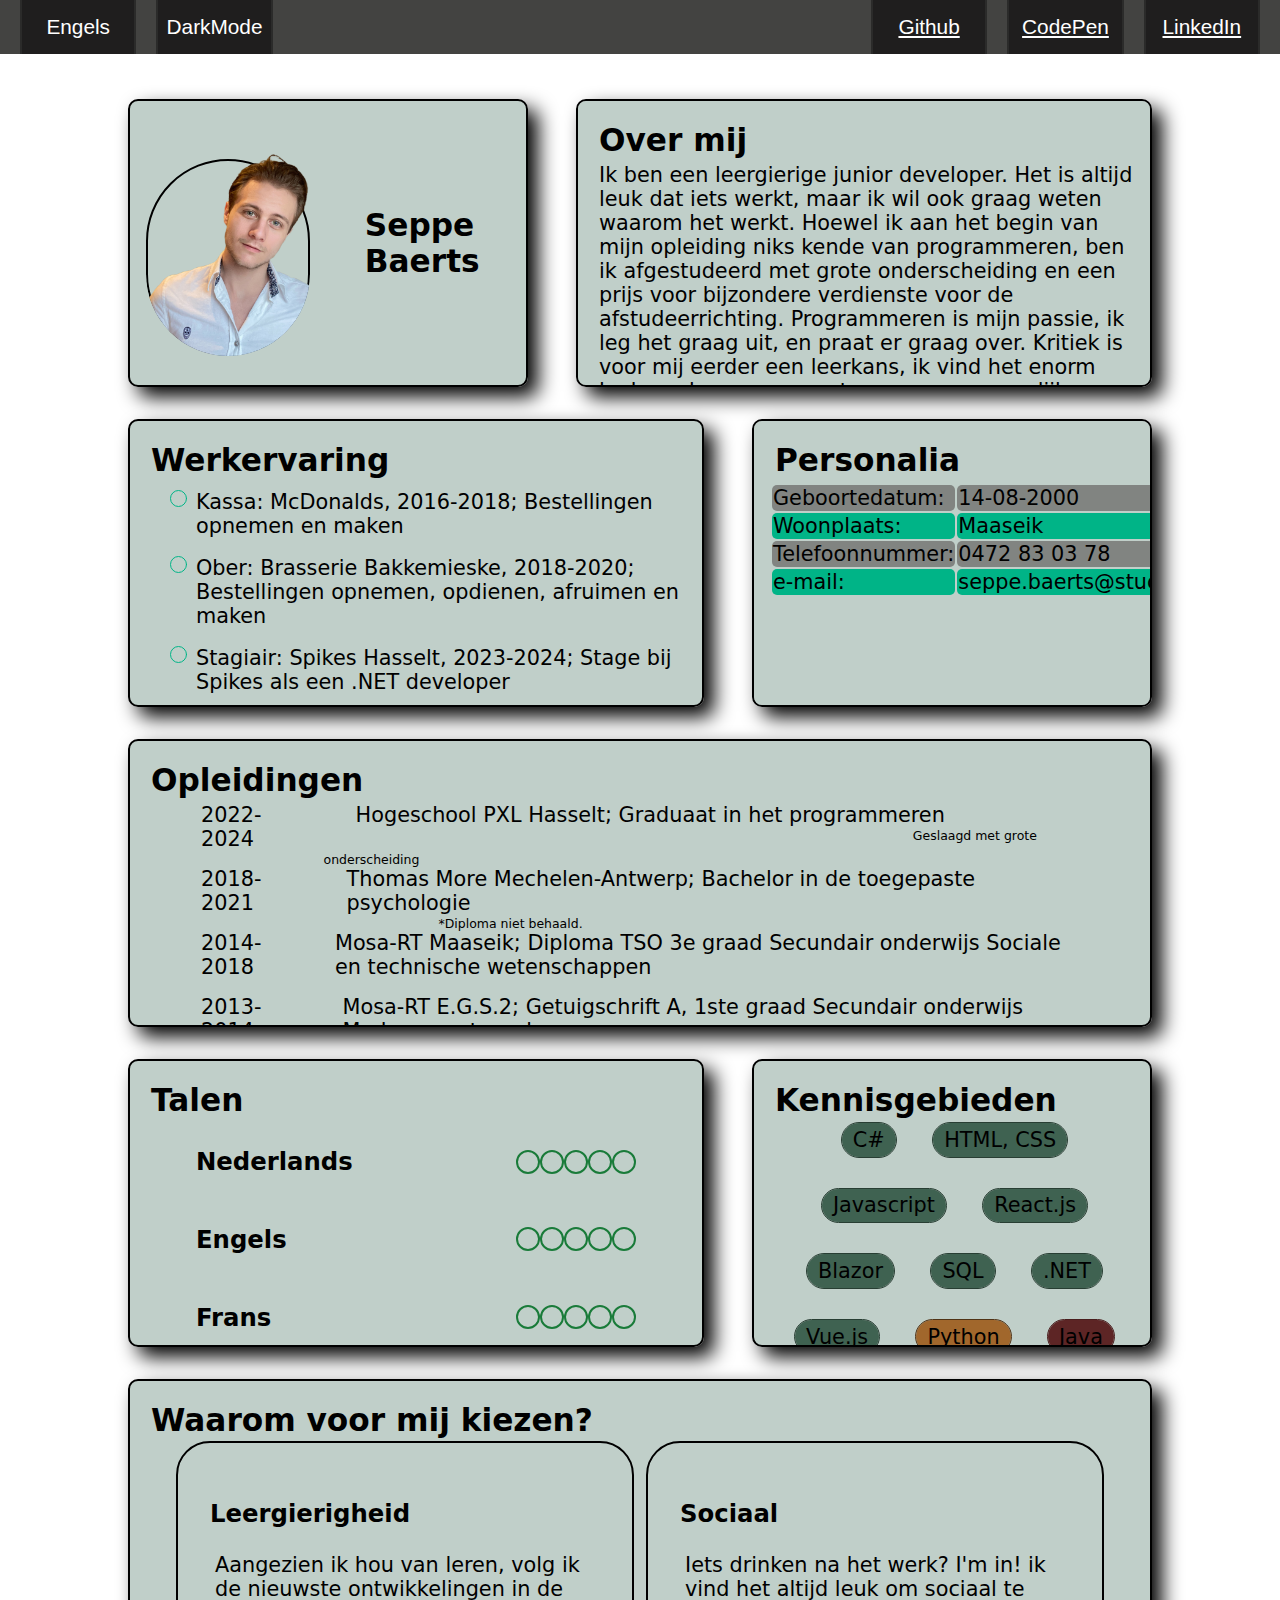
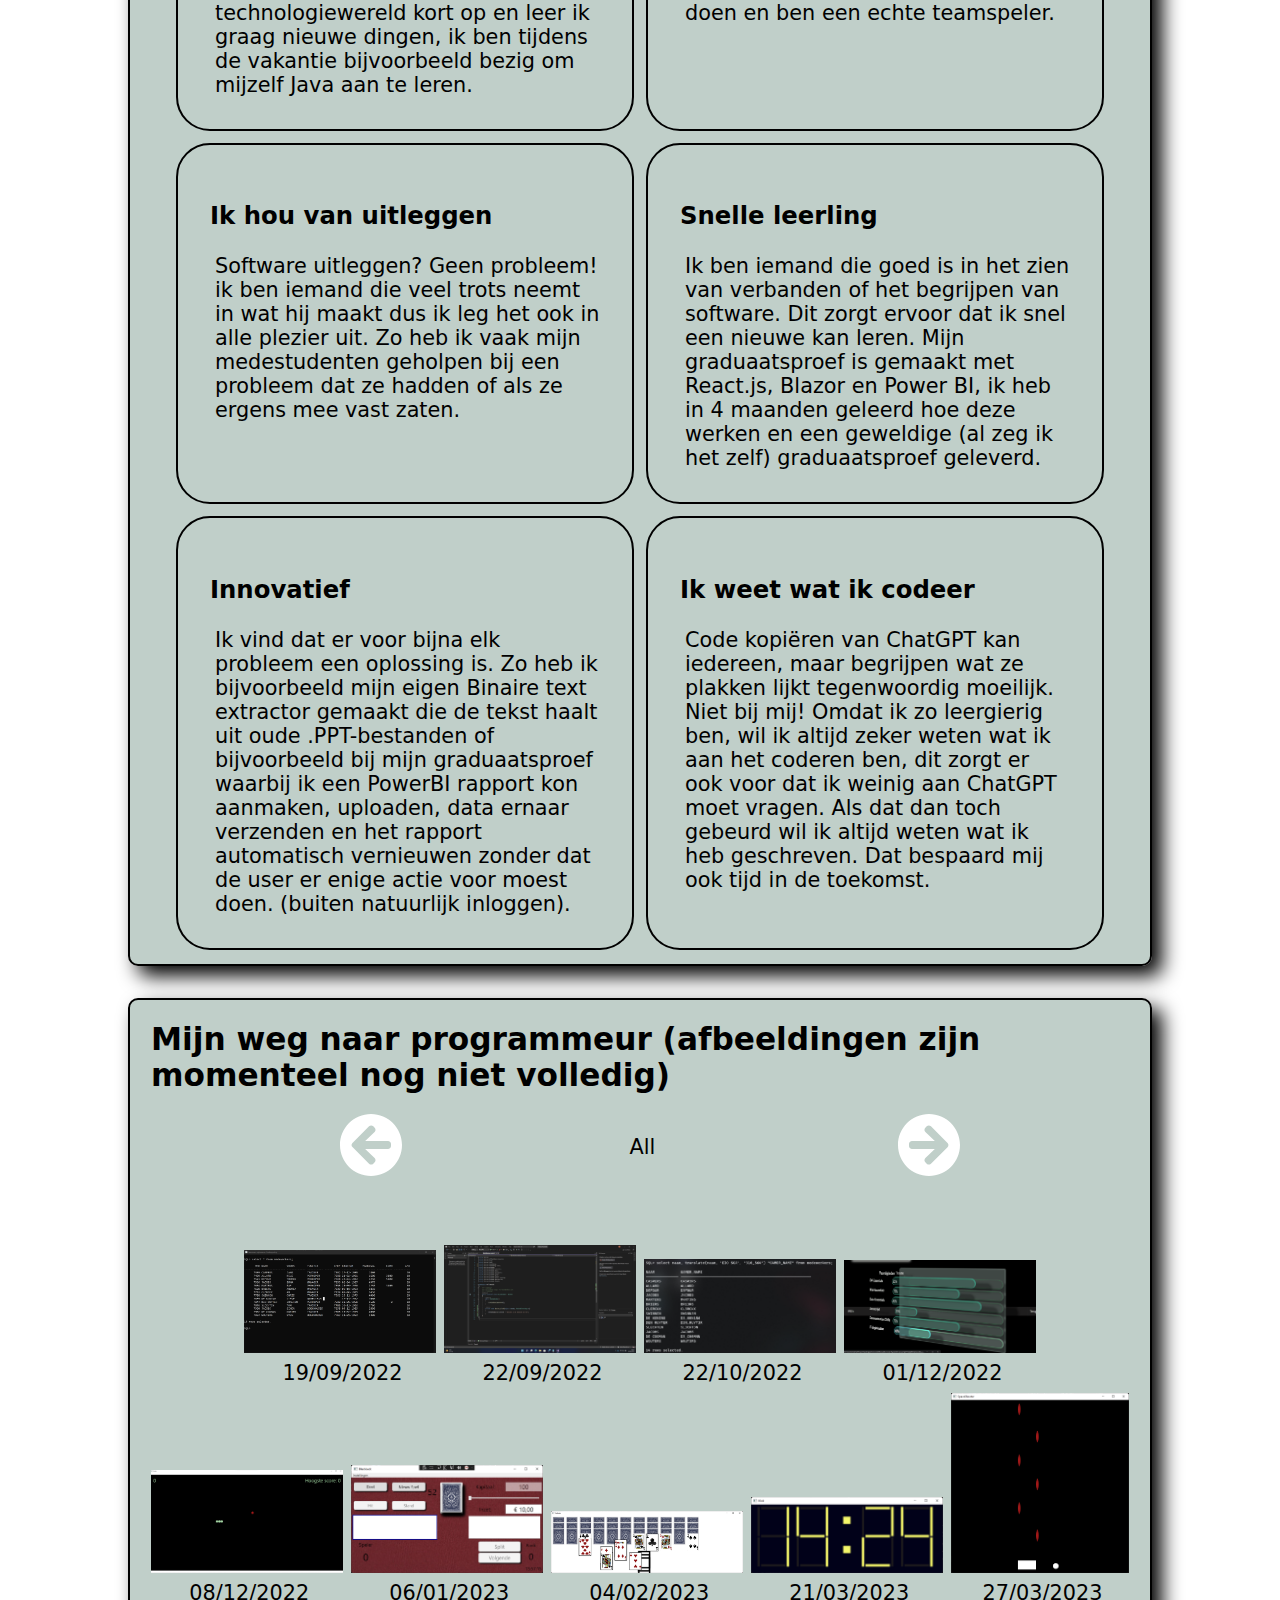
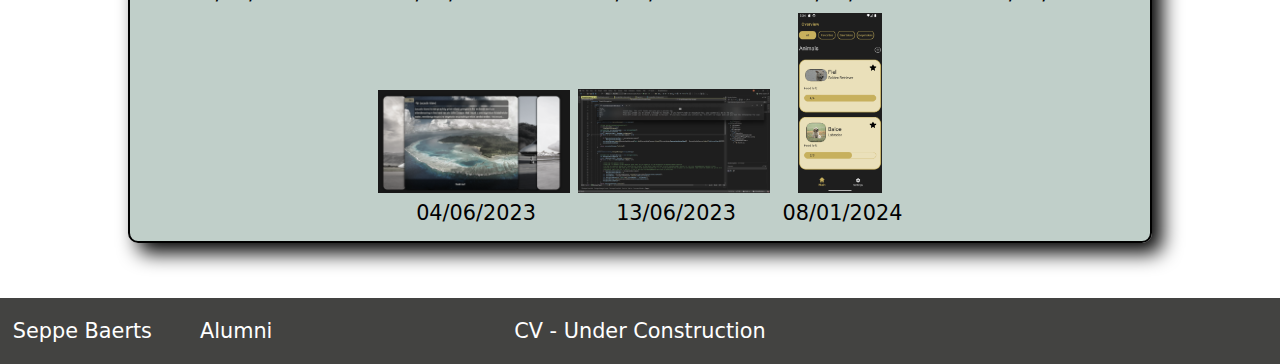
==== commit da3101ba: "Created the whyme-section base and the skills base." ====
--- a/index.html
+++ b/index.html
@@ -229,17 +229,17 @@
         </article>
     </div>
     <div>
-        <article class="klein greenbackground comeright" id="talen">
+        <article class="groot greenbackground comeright" id="talen">
             <h2 class="nederlands">Talen</h2>
             <h2 class="engels disabled">Languages</h2>
-            <button class="rotatedown pijltje" id="pijltje2">
-                <svg viewBox="0 0 22 22" xmlns="http://www.w3.org/2000/svg">
-                    <path class="antu-arrow"
-                          d="m345.44 248.29l-194.29 194.28c-12.359 12.365-32.397 12.365-44.75 0-12.354-12.354-12.354-32.391 0-44.744l171.91-171.91-171.91-171.9c-12.354-12.359-12.354-32.394 0-44.748 12.354-12.359 32.391-12.359 44.75 0l194.29 194.28c6.177 6.18 9.262 14.271 9.262 22.366 0 8.099-3.091 16.196-9.267 22.373"
-                          transform="matrix(.03541-.00013.00013.03541 2.98 3.02)"/>
-                </svg>
-            </button>
-            <section class="percentagebar_container negative_margin flex-gap">
+            <!--            <button class="rotatedown pijltje" id="pijltje2">-->
+            <!--                <svg viewBox="0 0 22 22" xmlns="http://www.w3.org/2000/svg">-->
+            <!--                    <path class="antu-arrow"-->
+            <!--                          d="m345.44 248.29l-194.29 194.28c-12.359 12.365-32.397 12.365-44.75 0-12.354-12.354-12.354-32.391 0-44.744l171.91-171.91-171.91-171.9c-12.354-12.359-12.354-32.394 0-44.748 12.354-12.359 32.391-12.359 44.75 0l194.29 194.28c6.177 6.18 9.262 14.271 9.262 22.366 0 8.099-3.091 16.196-9.267 22.373"-->
+            <!--                          transform="matrix(.03541-.00013.00013.03541 2.98 3.02)"/>-->
+            <!--                </svg>-->
+            <!--            </button>-->
+            <section class="percentagebar_container flex-gap">
                 <h3 class="nederlands">Nederlands</h3>
                 <h3 class="engels disabled">Dutch</h3>
                 <div class="bolletjes_container">
@@ -276,75 +276,80 @@
 
             </section>
         </article>
-        <article class="groot greenbackground comeleft " id="vaardigheden">
-            <h2 class="nederlands">Vaardigheden<span class="hoger kleinetekst">*<u>Tot nu toe</u></span></h2>
-            <h2 class="engels disabled">Skills<span class="hoger kleinetekst">*<u>Until now</u></span></h2>
-            <button class="rotatedown pijltje" id="pijltje">
-                <svg viewBox="0 0 22 22" xmlns="http://www.w3.org/2000/svg">
-                    <path class="antu-arrow"
-                          d="m345.44 248.29l-194.29 194.28c-12.359 12.365-32.397 12.365-44.75 0-12.354-12.354-12.354-32.391 0-44.744l171.91-171.91-171.91-171.9c-12.354-12.359-12.354-32.394 0-44.748 12.354-12.359 32.391-12.359 44.75 0l194.29 194.28c6.177 6.18 9.262 14.271 9.262 22.366 0 8.099-3.091 16.196-9.267 22.373"
-                          transform="matrix(.03541-.00013.00013.03541 2.98 3.02)"/>
-                </svg>
-            </button>
-            <!--            <img src="assets/Antu_arrow-right.svg" alt="pijl naar onder" class="rotatedown pijltje" id="pijltje">-->
-            <section class="percentagebar_container negative_margin">
-                <h3>C#</h3>
-                <div class="percentagebar">
-                    <div class="percentage-fill percent70" style="--percentage-fill:75% ">
-                        <p>75%</p>
-                    </div>
-                </div>
-            </section>
-            <section class="percentagebar_container">
-                <h3>React</h3>
-                <div class="percentagebar">
-                    <div class="percentage-fill percent70" style="--percentage-fill:75% ">
-                        <p>75%</p>
-                    </div>
-                </div>
-            </section>
-            <section class="percentagebar_container">
-                <h3>Web-Essentials</h3>
-                <div class="percentagebar">
-                    <div class="percentage-fill" style="--percentage-fill:70% ">
-                        <p>
-                            70%
-                        </p>
-                    </div>
-                </div>
-            </section>
-            <section class="percentagebar_container">
-                <h3>Data-Essentials</h3>
-                <div class="percentagebar">
-                    <div class="percentage-fill percent90">
-                        <p>90%</p>
-                    </div>
-                </div>
-            </section>
-            <section class="percentagebar_container">
-                <h3>Javascript</h3>
-                <div class="percentagebar">
-                    <div class="percentage-fill percent70">
-                        <p>70%</p>
-                    </div>
-                </div>
-            </section>
-            <section class="percentagebar_container">
-                <h3>Communication Skills</h3>
-                <div class="percentagebar">
-                    <div class="percentage-fill percent70">
-                        <p>70%</p>
-                    </div>
-                </div>
-            </section>
-            <section class="percentagebar_container">
-                <h3>Java</h3>
-                <div class="percentagebar">
-                    <div class="percentage-fill percent10">
-                        <p>10%</p>
-                    </div>
-                </div>
-            </section>
+        <article class="klein greenbackground comeleft">
+            <h2 class="nederlands">Kennisgebieden</h2>
+            <h2 class="engels disabled">Knowledge base</h2>
+            <div class="programmeertalen-container">
+                <p>C#</p>
+                <p>HTML, CSS</p>
+                <p>Javascript</p>
+                <p>React.js</p>
+                <p>Blazor</p>
+                <p>SQL</p>
+                <p>.NET</p>
+                <p>Vue.js</p>
+                <p class="ca-va">Python</p>
+                <p class="bwa">Java</p>
+            </div>
+        </article>
+    </div>
+    <div>
+        <article class="groot greenbackground comeleft hogerartiekel" id="vaardigheden">
+            <h2 class="nederlands">Waarom voor mij kiezen?</h2>
+            <h2 class="engels disabled">Why choose me? (currently not yet translated, I'm sorry)</h2>
+            <!--            <button class="rotatedown pijltje" id="pijltje">-->
+            <!--                <svg viewBox="0 0 22 22" xmlns="http://www.w3.org/2000/svg">-->
+            <!--                    <path class="antu-arrow"-->
+            <!--                          d="m345.44 248.29l-194.29 194.28c-12.359 12.365-32.397 12.365-44.75 0-12.354-12.354-12.354-32.391 0-44.744l171.91-171.91-171.91-171.9c-12.354-12.359-12.354-32.394 0-44.748 12.354-12.359 32.391-12.359 44.75 0l194.29 194.28c6.177 6.18 9.262 14.271 9.262 22.366 0 8.099-3.091 16.196-9.267 22.373"-->
+            <!--                          transform="matrix(.03541-.00013.00013.03541 2.98 3.02)"/>-->
+            <!--                </svg>-->
+            <!--            </button>-->
+            <div class="why-choose-me">
+
+                <section class="why-choose-me-item">
+                    <h3>Leergierigheid</h3>
+                    <p>Aangezien ik hou van leren, volg ik de nieuwste ontwikkelingen in de technologiewereld kort op en
+                        leer ik graag nieuwe dingen, ik ben tijdens de vakantie bijvoorbeeld bezig om mijzelf Java aan
+                        te leren.</p>
+                </section>
+                <section class="why-choose-me-item">
+                    <h3>Sociaal</h3>
+                    <p>Iets drinken na het werk? I'm in! ik vind het altijd leuk om sociaal te doen en ben een echte
+                        teamspeler.</p>
+                </section>
+                <section class="why-choose-me-item">
+                    <h3>Ik hou van uitleggen</h3>
+                    <p>Software uitleggen? Geen probleem! ik ben iemand die veel trots neemt in wat hij maakt dus ik leg
+                        het ook in alle plezier uit. Zo heb ik vaak mijn medestudenten geholpen bij een probleem dat ze
+                        hadden of als ze ergens mee vast zaten.</p>
+                </section>
+                <section class="why-choose-me-item">
+                    <h3>Snelle leerling</h3>
+                    <p>Ik ben iemand die goed is in het zien van verbanden of het begrijpen van software. Dit zorgt
+                        ervoor dat ik snel een nieuwe kan leren. Mijn graduaatsproef is gemaakt met React.js, Blazor en
+                        Power BI, ik heb in 4 maanden geleerd hoe deze werken en een geweldige (al zeg ik het zelf)
+                        graduaatsproef geleverd. </p>
+                </section>
+                <section class="why-choose-me-item">
+                    <h3>Innovatief</h3>
+                    <p>Ik vind dat er voor bijna elk probleem een oplossing is. Zo heb ik bijvoorbeeld mijn eigen
+                        Binaire text extractor gemaakt die de tekst haalt uit oude .PPT-bestanden of bijvoorbeeld bij
+                        mijn
+                        graduaatsproef waarbij ik een PowerBI rapport kon aanmaken, uploaden, data ernaar verzenden en
+                        het rapport automatisch vernieuwen zonder dat de user er enige actie voor moest doen. (buiten
+                        natuurlijk
+                        inloggen).</p>
+                </section>
+
+                <section class="why-choose-me-item">
+                    <h3>Ik weet wat ik codeer</h3>
+                    <p>Code kopiëren van ChatGPT kan iedereen, maar begrijpen wat ze plakken lijkt tegenwoordig
+                        moeilijk. Niet bij mij! Omdat ik zo leergierig ben, wil ik altijd zeker weten wat ik aan het
+                        coderen ben, dit zorgt er ook voor dat ik weinig aan ChatGPT moet vragen. Als dat dan toch
+                        gebeurd wil ik altijd weten wat ik heb geschreven. Dat bespaard mij ook tijd in de
+                        toekomst. </p>
+                </section>
+            </div>
         </article>
     </div>
 
--- a/CSS-Files/Portfolio-CSS-Algemeen.css
+++ b/CSS-Files/Portfolio-CSS-Algemeen.css
@@ -53,7 +53,7 @@
     margin-left: unset;
     margin-right: unset;
     font-family: "HP Simplified",system-ui, sans-serif;
-    font-size: 1.3rem;
+    /*font-size: 1.3rem;*/
     overflow-x: hidden;
     overscroll-behavior-x: none;
 }
--- a/CSS-Files/Alleen-CV.css
+++ b/CSS-Files/Alleen-CV.css
@@ -141,7 +141,7 @@
     border: 2px black solid;
     border-radius: 10px;
     box-shadow: 10px 10px 20px;
-    transition: all 0.5s ease-in-out;
+    /*transition: all 0.5s ease-in-out;*/
 }
 
 article p {
@@ -273,18 +273,82 @@
 .flex-container > div > .scroll-enabled {
     overflow-y: scroll;
 }
-
+article.groot.hogerartiekel{
+    max-height: unset;
+}
 article.groot.hogerartiekel:has(.experience-img-grid) {
     container: img-grid-container / inline-size;
-    max-height: unset;
     overflow: scroll;
+}
+.programmeertalen-container{
+    flex-wrap: wrap;
+    --skill-color:#3f6251;
+    justify-content: center;
+    gap: 2rem;
+    .bwa{
+        --skill-color: #5d2525;
+    }
+    .ca-va{
+        --skill-color: #a1672c;
+    }
+    > p{
+        --outline-color:hsl(from var(--skill-color) h s 20%);
+        background-color: var(--skill-color);
+        border-radius: 1.5rem;
+        padding: .3rem .7rem;
+        outline: var(--outline-color) 1px solid;
+    }
+}
+.why-choose-me-item.why-choose-me-item{
+    flex: 1 1 25rem;
+    outline: 2px solid;
+    padding: 2rem;
+    margin: unset;
+    position: relative;
+    border-radius: 2rem;
+    &::before{
+        position: absolute;
+        opacity: 0;
+        inset: 0;
+        outline: 2px white solid;
+        border-radius: inherit;
+        filter: blur(3px);
+        content: "";
+        width: 100%;
+        height: 100%;
+        transition: opacity .25s ease-out;
+    }
+    &:hover::before{
+        opacity: 1;
+    }
+}
+.why-choose-me{
+    display: flex;
+    flex-wrap: wrap;
+    gap: 1rem;
+    margin-inline: 2rem;
 }
 
 
 .rotate-left {
     rotate: 180deg;
 }
-
+/*.why-choose-me{*/
+/*    display: flex;*/
+/*    gap: 1rem;*/
+
+/*}*/
+/*.why-choose-me-item:nth-child(2){*/
+/*    scale: 1.2;*/
+
+/*}*/
+/*.why-choose-me-item.why-choose-me-item{*/
+/*    display: grid;*/
+/*    grid-template-rows: auto 1fr;*/
+/*    background:black;*/
+/*    outline: 1px solid gold;*/
+/*    margin: auto;*/
+/*}*/
 .experience-img-grid {
     display: grid;
     grid-template-columns: 1fr auto 1fr;
@@ -332,6 +396,7 @@
         object-fit: contain;
         max-width: 100%;
         min-height: var(--minimum-height);
+        max-height: 100vh;
         grid-column: 2;
         /*outline: black 1px solid;*/
     }
@@ -764,7 +829,7 @@
         grid-template-columns: unset;
         gap: .5rem;
         & .back-button{
-            position: relative;
+            position: static;
             grid-column: 1/4;
             max-width:unset;
             width: 100%;
@@ -985,8 +1050,15 @@
 
     }
 }
-
+@media screen and (min-width: 500px){
+    body{
+        font-size: 1.3rem;
+    }
+}
 @media screen and (max-width: 500px) {
+    body{
+        font-size:unset;
+    }
     .showsmall {
         flex-direction: column;
     }
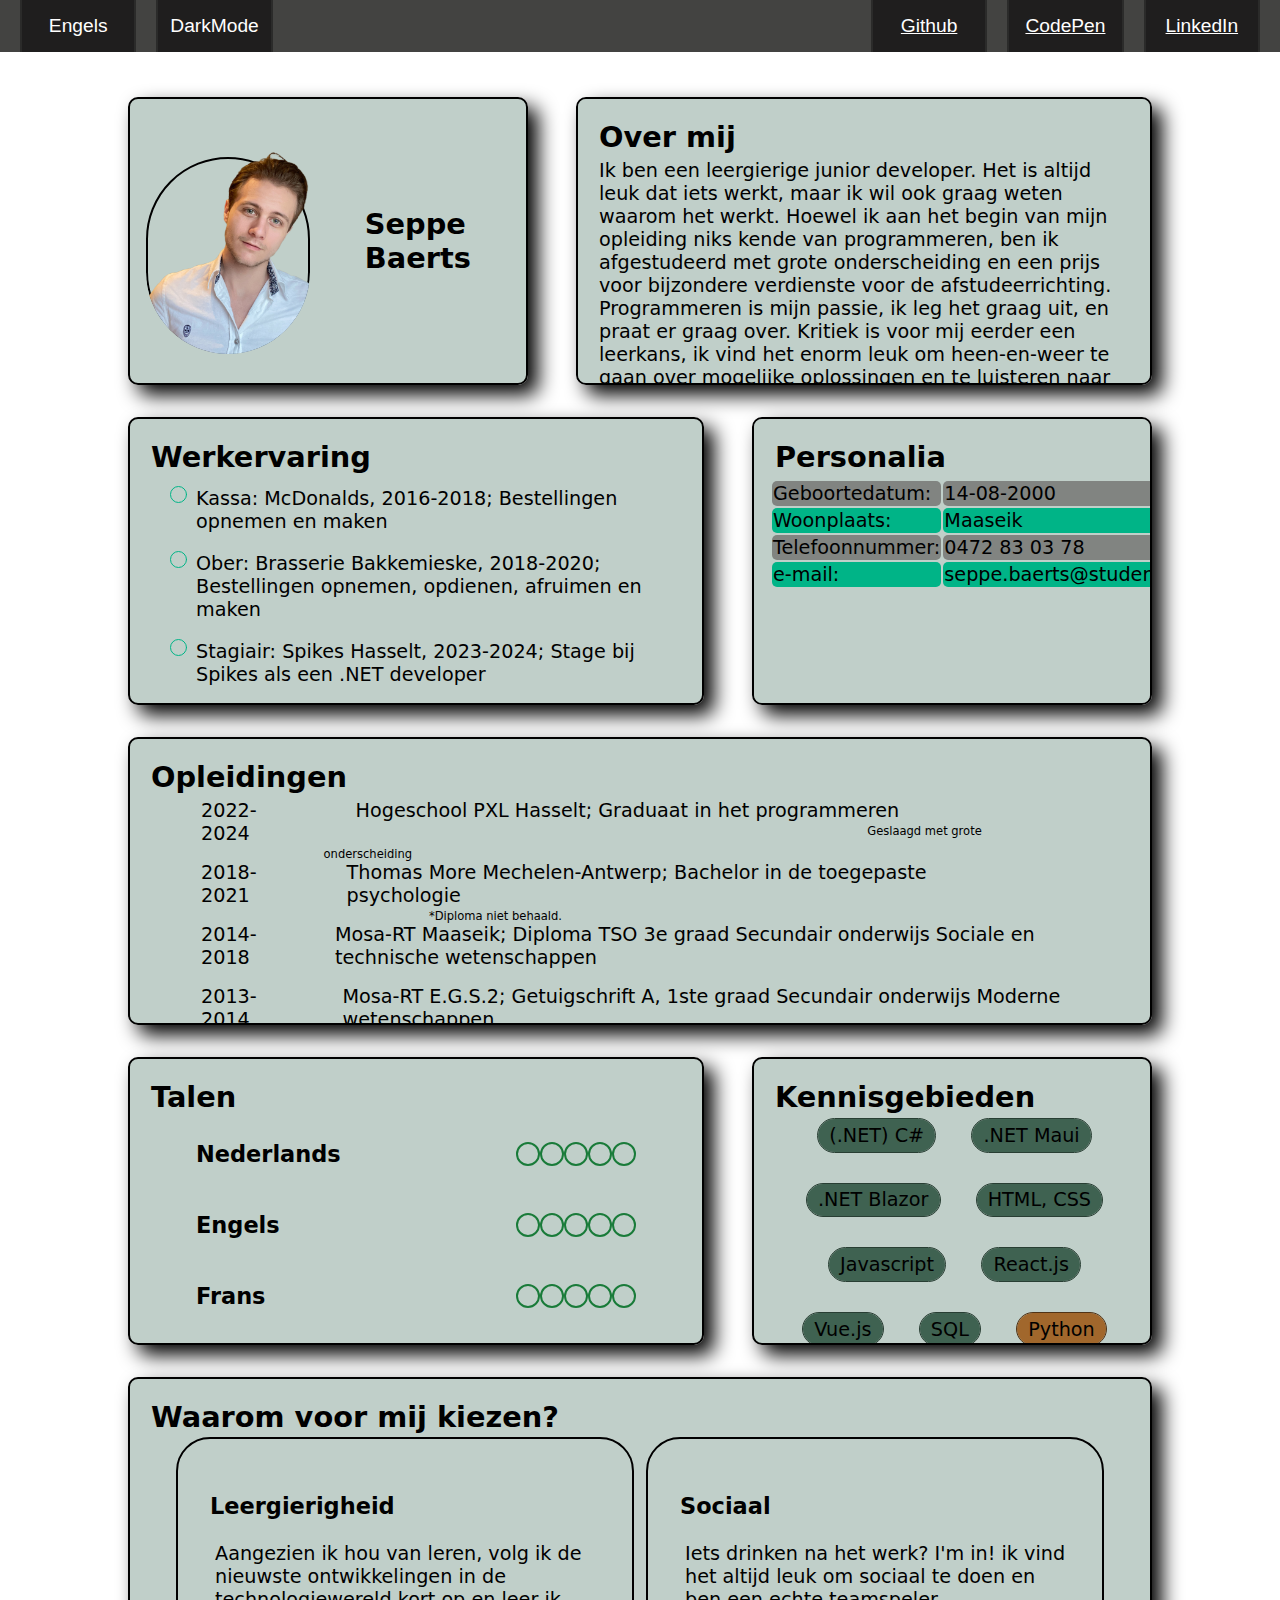
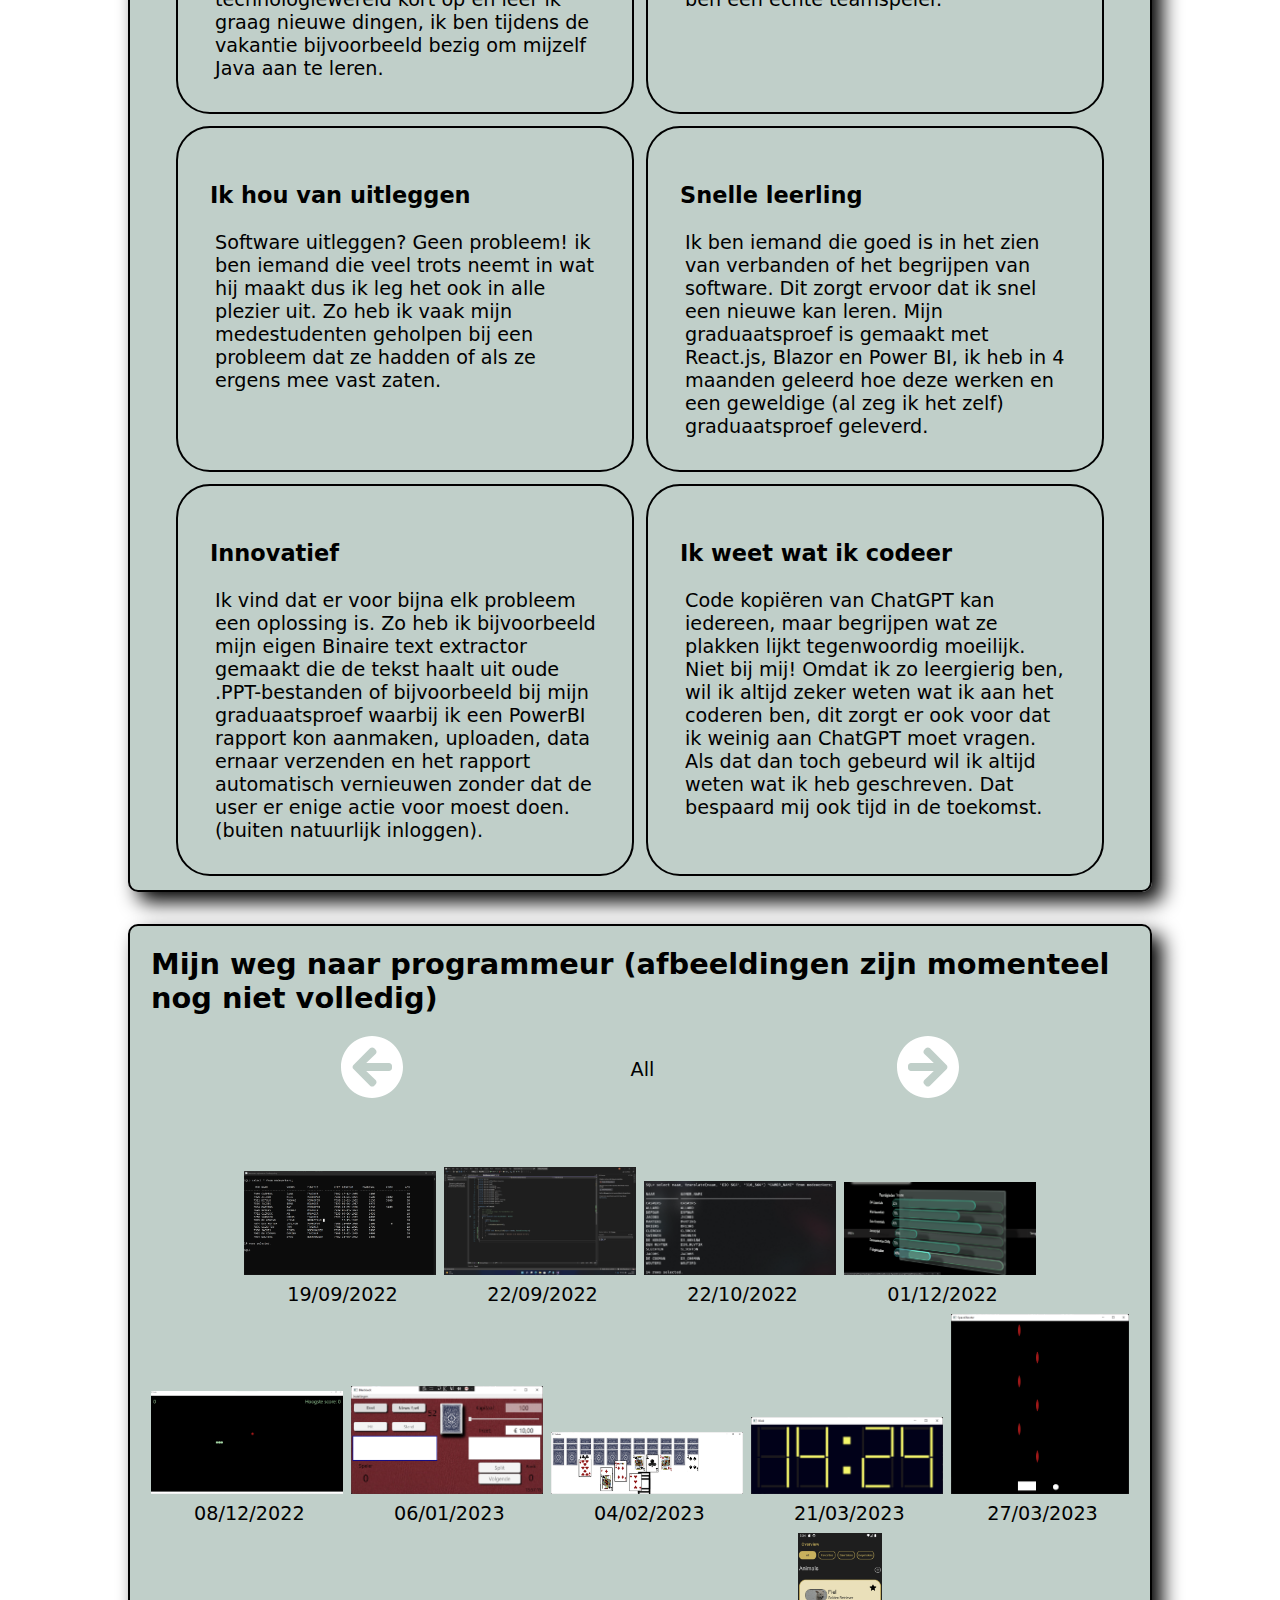
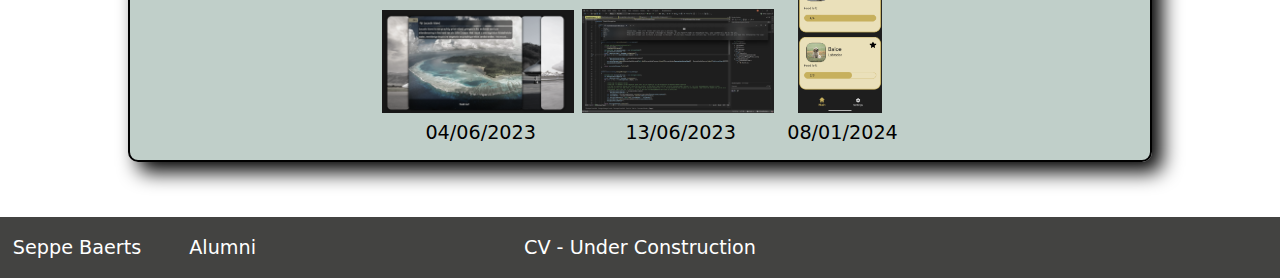
==== commit 9e95a1e3: "Edited knowledge base, and tried somethign with the font-sizes to be better on IOS" ====
--- a/index.html
+++ b/index.html
@@ -280,14 +280,14 @@
             <h2 class="nederlands">Kennisgebieden</h2>
             <h2 class="engels disabled">Knowledge base</h2>
             <div class="programmeertalen-container">
-                <p>C#</p>
+                <p>(.NET) C#</p>
+                <p>.NET Maui</p>
+                <p>.NET Blazor</p>
                 <p>HTML, CSS</p>
                 <p>Javascript</p>
                 <p>React.js</p>
-                <p>Blazor</p>
+                <p>Vue.js</p>
                 <p>SQL</p>
-                <p>.NET</p>
-                <p>Vue.js</p>
                 <p class="ca-va">Python</p>
                 <p class="bwa">Java</p>
             </div>
--- a/CSS-Files/Portfolio-CSS-Algemeen.css
+++ b/CSS-Files/Portfolio-CSS-Algemeen.css
@@ -52,7 +52,7 @@
     margin-top: unset;
     margin-left: unset;
     margin-right: unset;
-    font-family: "HP Simplified",system-ui, sans-serif;
+    font-family:system-ui,"HP Simplified", sans-serif;
     /*font-size: 1.3rem;*/
     overflow-x: hidden;
     overscroll-behavior-x: none;
--- a/CSS-Files/Alleen-CV.css
+++ b/CSS-Files/Alleen-CV.css
@@ -1050,14 +1050,14 @@
 
     }
 }
-@media screen and (min-width: 500px){
+@media screen and (min-width: 600px){
     body{
-        font-size: 1.3rem;
-    }
-}
-@media screen and (max-width: 500px) {
+        font-size: 1.2rem;
+    }
+}
+@media screen and (max-width: 600px) {
     body{
-        font-size:unset;
+        font-size:1rem;
     }
     .showsmall {
         flex-direction: column;
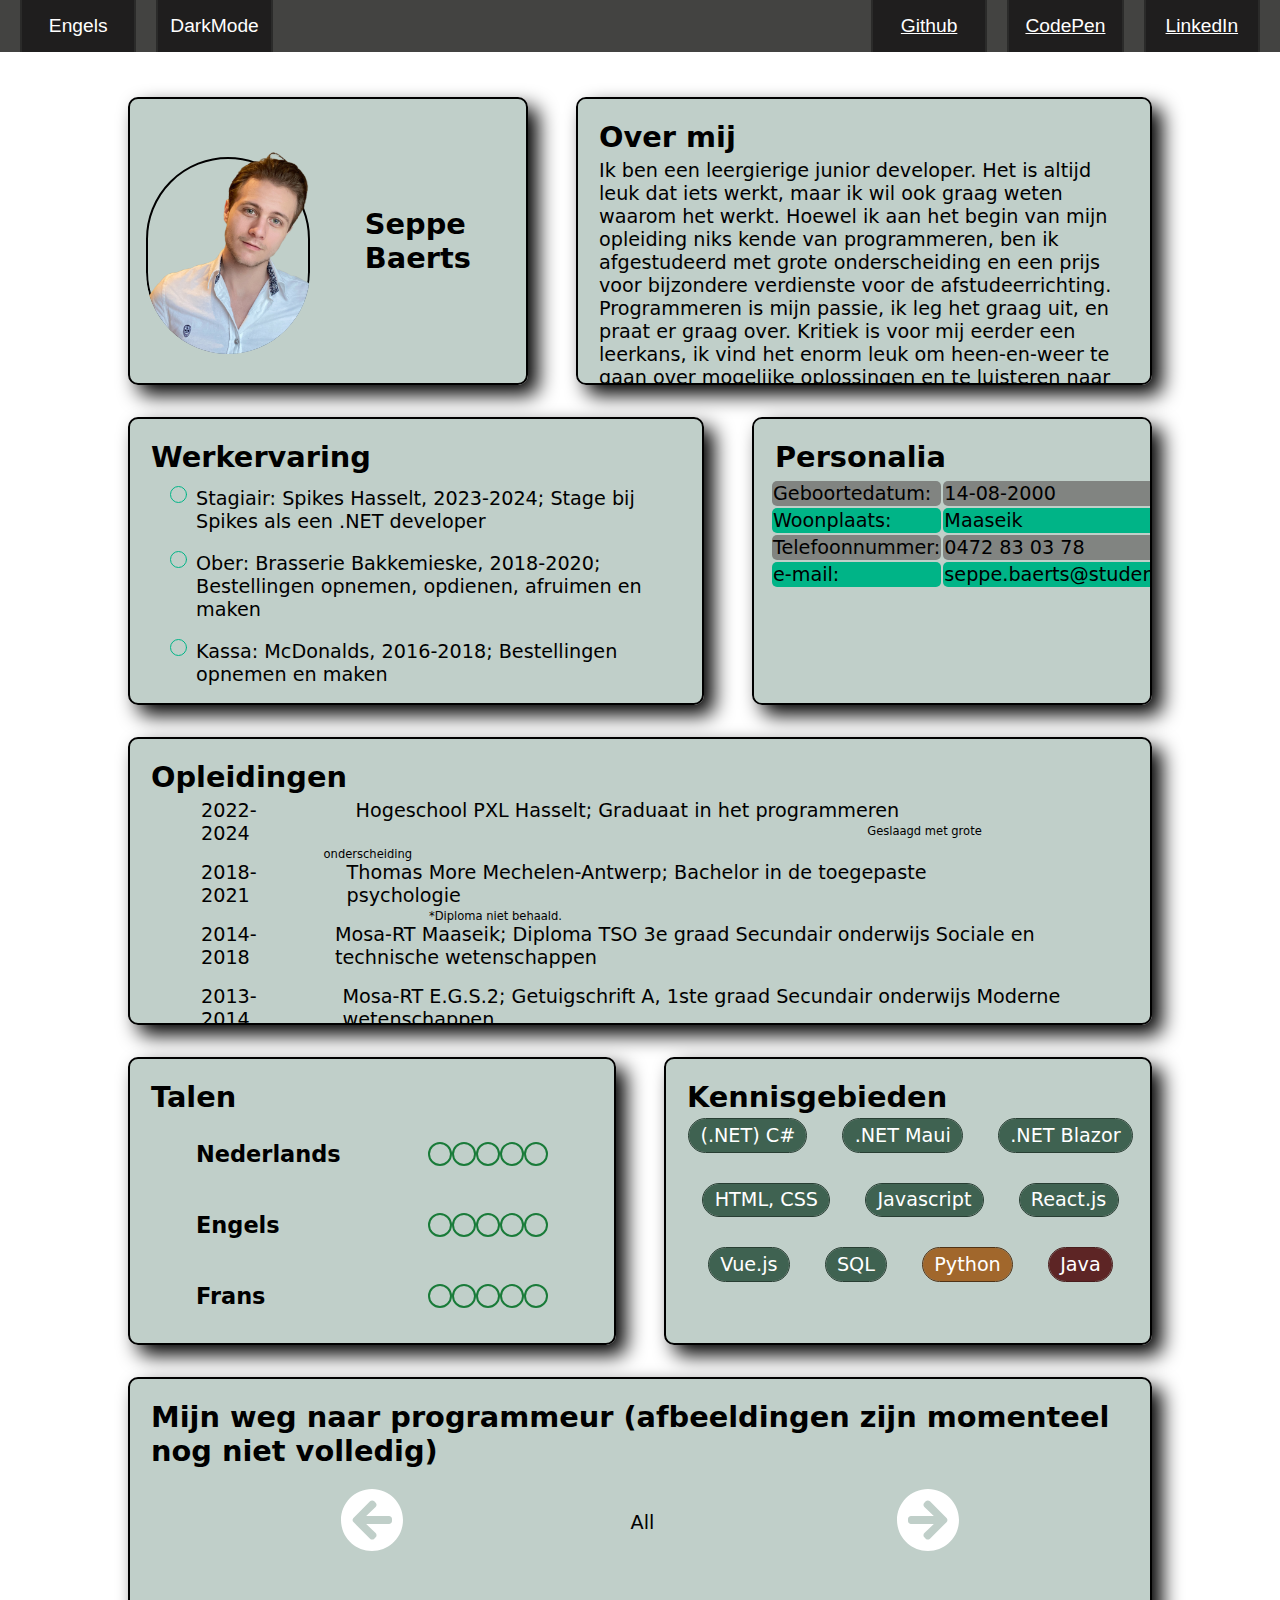
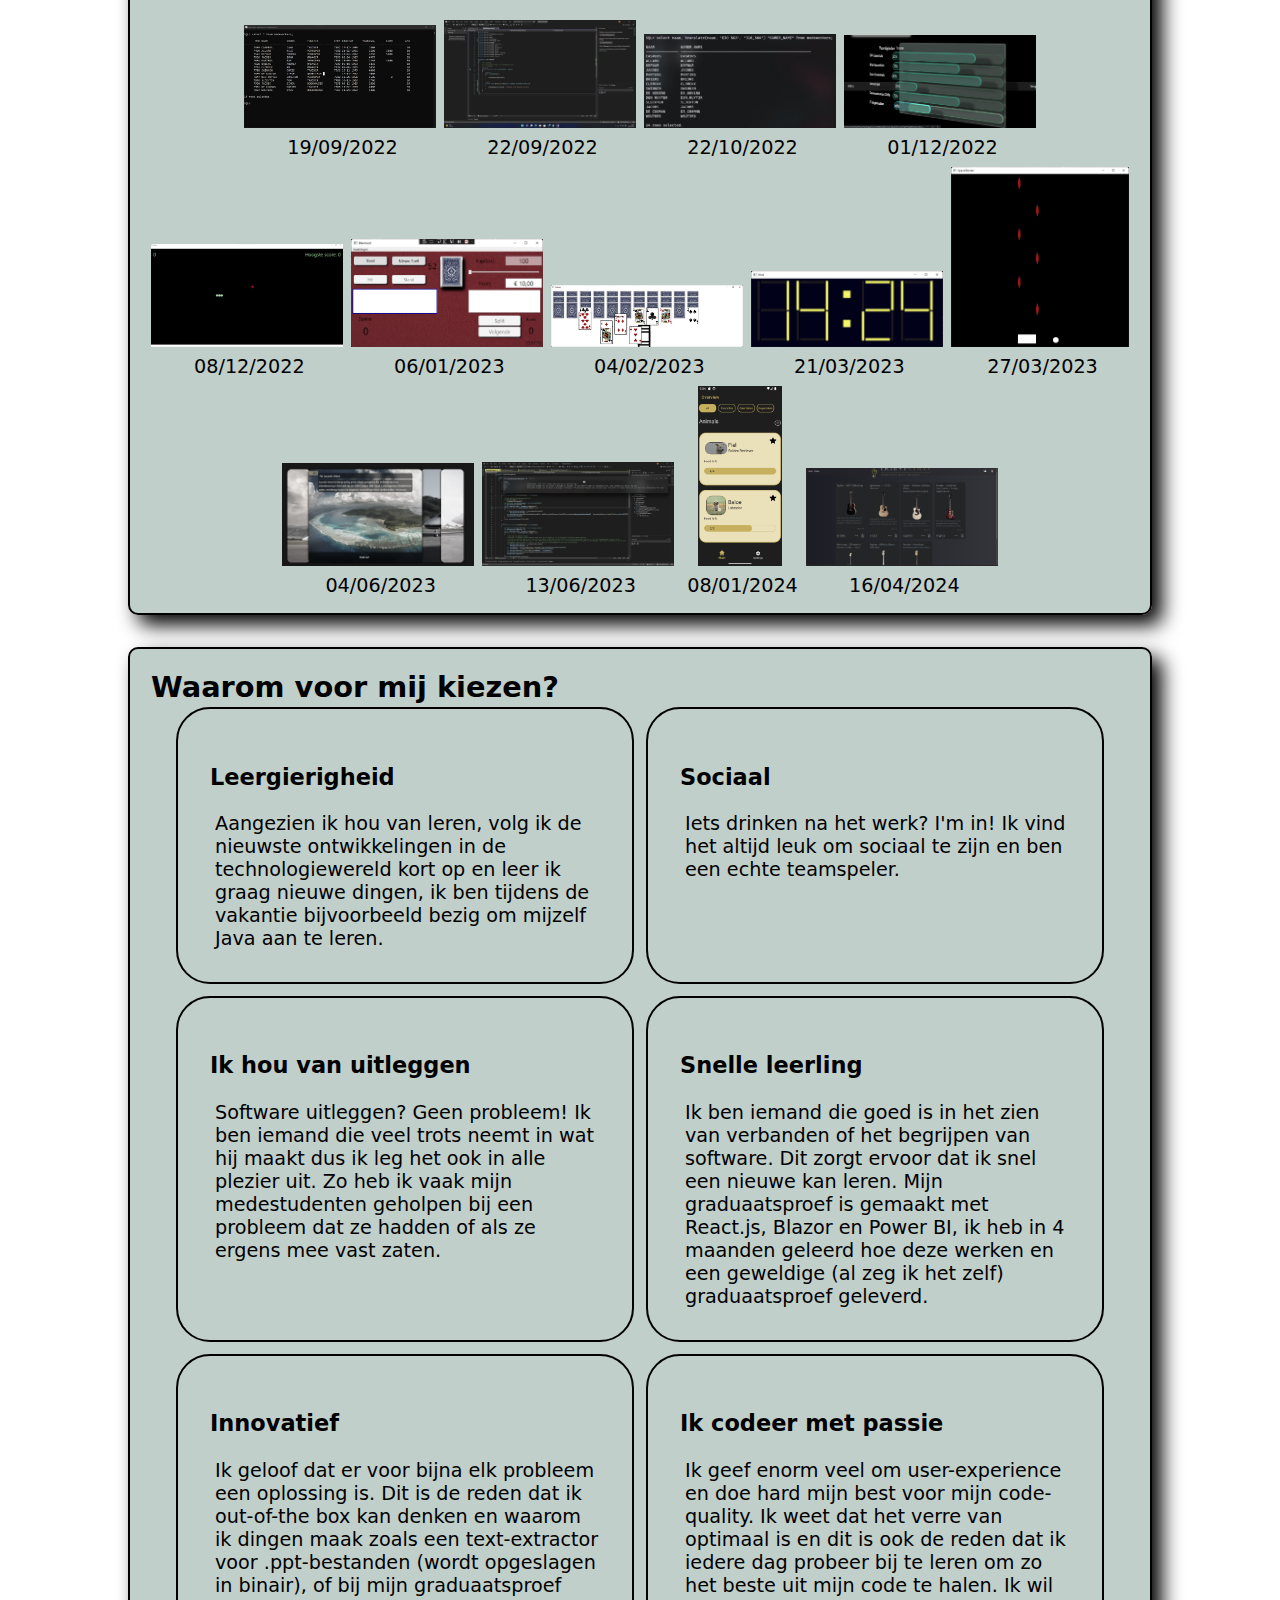
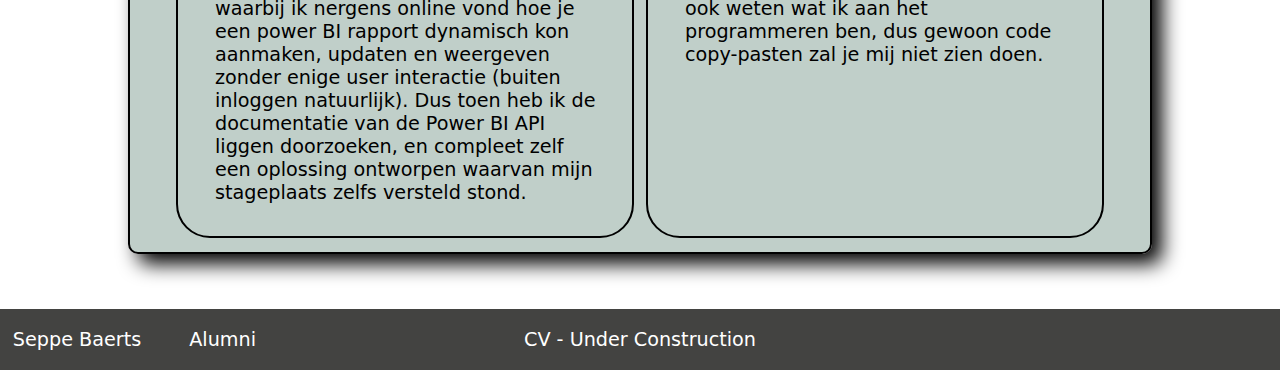
==== commit 1a6599ec: "Edited knowledge base, and tried somethign with the font-sizes to be better on IOS Font size fix did" ====
--- a/index.html
+++ b/index.html
@@ -3,7 +3,7 @@
 <head>
     <meta content="width=device-width, initial-scale=1.0" name="viewport">
     <meta charset="UTF-8">
-    <title>Portfolio: CV</title>
+    <title>CV - Seppe Baerts</title>
     <link href="CSS-Files/Portfolio-CSS-Algemeen.css" rel="stylesheet">
     <link href="CSS-Files/Alleen-CV.css" rel="stylesheet">
     <script src="javascriptFiles/Alleen-CV.js"></script>
@@ -125,20 +125,20 @@
             <h2 class="engels disabled">Work experience</h2>
             <section>
                 <ul class="work-experience-list">
-                    <li class="engels disabled">Cash register: McDonalds, 2016-2018; Taking orders and making them</li>
-                    <li class="nederlands">Kassa: McDonalds, 2016-2018; Bestellingen opnemen en maken</li>
+                    <li class="engels disabled">intern: Spikes Hasselt, 2023-2024; Internship as a .NET developer at
+                        Spikes
+                    </li>
+                    <li class="nederlands">Stagiair: Spikes Hasselt, 2023-2024; Stage bij Spikes als een .NET
+                        developer
+                    </li>
                     <li class="engels disabled">Waiter: Bakkemieske, 2018-2020; Taking orders, making orders, serving
                         meals and drinks
                     </li>
                     <li class="nederlands">Ober: Brasserie Bakkemieske, 2018-2020; Bestellingen opnemen, opdienen,
                         afruimen en maken
                     </li>
-                    <li class="engels disabled">intern: Spikes Hasselt, 2023-2024; Internship as a .NET developer at
-                        Spikes
-                    </li>
-                    <li class="nederlands">Stagiair: Spikes Hasselt, 2023-2024; Stage bij Spikes als een .NET
-                        developer
-                    </li>
+                    <li class="engels disabled">Cash register: McDonalds, 2016-2018; Taking orders and making them</li>
+                    <li class="nederlands">Kassa: McDonalds, 2016-2018; Bestellingen opnemen en maken</li>
                 </ul>
             </section>
         </article>
@@ -276,7 +276,7 @@
 
             </section>
         </article>
-        <article class="klein greenbackground comeleft">
+        <article class="groot greenbackground comeleft">
             <h2 class="nederlands">Kennisgebieden</h2>
             <h2 class="engels disabled">Knowledge base</h2>
             <div class="programmeertalen-container">
@@ -293,66 +293,6 @@
             </div>
         </article>
     </div>
-    <div>
-        <article class="groot greenbackground comeleft hogerartiekel" id="vaardigheden">
-            <h2 class="nederlands">Waarom voor mij kiezen?</h2>
-            <h2 class="engels disabled">Why choose me? (currently not yet translated, I'm sorry)</h2>
-            <!--            <button class="rotatedown pijltje" id="pijltje">-->
-            <!--                <svg viewBox="0 0 22 22" xmlns="http://www.w3.org/2000/svg">-->
-            <!--                    <path class="antu-arrow"-->
-            <!--                          d="m345.44 248.29l-194.29 194.28c-12.359 12.365-32.397 12.365-44.75 0-12.354-12.354-12.354-32.391 0-44.744l171.91-171.91-171.91-171.9c-12.354-12.359-12.354-32.394 0-44.748 12.354-12.359 32.391-12.359 44.75 0l194.29 194.28c6.177 6.18 9.262 14.271 9.262 22.366 0 8.099-3.091 16.196-9.267 22.373"-->
-            <!--                          transform="matrix(.03541-.00013.00013.03541 2.98 3.02)"/>-->
-            <!--                </svg>-->
-            <!--            </button>-->
-            <div class="why-choose-me">
-
-                <section class="why-choose-me-item">
-                    <h3>Leergierigheid</h3>
-                    <p>Aangezien ik hou van leren, volg ik de nieuwste ontwikkelingen in de technologiewereld kort op en
-                        leer ik graag nieuwe dingen, ik ben tijdens de vakantie bijvoorbeeld bezig om mijzelf Java aan
-                        te leren.</p>
-                </section>
-                <section class="why-choose-me-item">
-                    <h3>Sociaal</h3>
-                    <p>Iets drinken na het werk? I'm in! ik vind het altijd leuk om sociaal te doen en ben een echte
-                        teamspeler.</p>
-                </section>
-                <section class="why-choose-me-item">
-                    <h3>Ik hou van uitleggen</h3>
-                    <p>Software uitleggen? Geen probleem! ik ben iemand die veel trots neemt in wat hij maakt dus ik leg
-                        het ook in alle plezier uit. Zo heb ik vaak mijn medestudenten geholpen bij een probleem dat ze
-                        hadden of als ze ergens mee vast zaten.</p>
-                </section>
-                <section class="why-choose-me-item">
-                    <h3>Snelle leerling</h3>
-                    <p>Ik ben iemand die goed is in het zien van verbanden of het begrijpen van software. Dit zorgt
-                        ervoor dat ik snel een nieuwe kan leren. Mijn graduaatsproef is gemaakt met React.js, Blazor en
-                        Power BI, ik heb in 4 maanden geleerd hoe deze werken en een geweldige (al zeg ik het zelf)
-                        graduaatsproef geleverd. </p>
-                </section>
-                <section class="why-choose-me-item">
-                    <h3>Innovatief</h3>
-                    <p>Ik vind dat er voor bijna elk probleem een oplossing is. Zo heb ik bijvoorbeeld mijn eigen
-                        Binaire text extractor gemaakt die de tekst haalt uit oude .PPT-bestanden of bijvoorbeeld bij
-                        mijn
-                        graduaatsproef waarbij ik een PowerBI rapport kon aanmaken, uploaden, data ernaar verzenden en
-                        het rapport automatisch vernieuwen zonder dat de user er enige actie voor moest doen. (buiten
-                        natuurlijk
-                        inloggen).</p>
-                </section>
-
-                <section class="why-choose-me-item">
-                    <h3>Ik weet wat ik codeer</h3>
-                    <p>Code kopiëren van ChatGPT kan iedereen, maar begrijpen wat ze plakken lijkt tegenwoordig
-                        moeilijk. Niet bij mij! Omdat ik zo leergierig ben, wil ik altijd zeker weten wat ik aan het
-                        coderen ben, dit zorgt er ook voor dat ik weinig aan ChatGPT moet vragen. Als dat dan toch
-                        gebeurd wil ik altijd weten wat ik heb geschreven. Dat bespaard mij ook tijd in de
-                        toekomst. </p>
-                </section>
-            </div>
-        </article>
-    </div>
-
     <div>
         <article class="groot greenbackground comeleft hogerartiekel ">
             <h2 class="nederlands">Mijn weg naar programmeur (afbeeldingen zijn momenteel nog niet volledig)</h2>
@@ -398,6 +338,103 @@
             </div>
         </article>
     </div>
+    <div>
+        <article class="groot greenbackground comeleft hogerartiekel" id="vaardigheden">
+            <h2 class="nederlands">Waarom voor mij kiezen?</h2>
+            <h2 class="engels disabled">Why choose me?</h2>
+            <!--            <button class="rotatedown pijltje" id="pijltje">-->
+            <!--                <svg viewBox="0 0 22 22" xmlns="http://www.w3.org/2000/svg">-->
+            <!--                    <path class="antu-arrow"-->
+            <!--                          d="m345.44 248.29l-194.29 194.28c-12.359 12.365-32.397 12.365-44.75 0-12.354-12.354-12.354-32.391 0-44.744l171.91-171.91-171.91-171.9c-12.354-12.359-12.354-32.394 0-44.748 12.354-12.359 32.391-12.359 44.75 0l194.29 194.28c6.177 6.18 9.262 14.271 9.262 22.366 0 8.099-3.091 16.196-9.267 22.373"-->
+            <!--                          transform="matrix(.03541-.00013.00013.03541 2.98 3.02)"/>-->
+            <!--                </svg>-->
+            <!--            </button>-->
+            <div class="why-choose-me">
+
+                <!--                TODo: mss ergens bijzetten dat ik weet dat ik nog veel te leren heb??-->
+                <section class="why-choose-me-item">
+                    <h3 class="nederlands">Leergierigheid</h3>
+                    <h3 class="engels disabled">Eager to learn</h3>
+                    <p class="nederlands">Aangezien ik hou van leren, volg ik de nieuwste ontwikkelingen in de
+                        technologiewereld kort op en
+                        leer ik graag nieuwe dingen, ik ben tijdens de vakantie bijvoorbeeld bezig om mijzelf Java aan
+                        te leren. </p>
+                    <p class="engels disabled">
+                        Since I love learning, I closely follow the latest technological developments and I love
+                        learning. For example, during the holidays, I'm teaching myself Java.
+                    </p>
+
+                </section>
+                <section class="why-choose-me-item">
+                    <h3 class="nederlands">Sociaal</h3>
+                    <h3 class="engels disabled">I'm social</h3>
+                    <p class="nederlands">Iets drinken na het werk? I'm in! Ik vind het altijd leuk om sociaal te zijn
+                        en ben een echte
+                        teamspeler.</p>
+                    <p class="engels disabled">Want to grab a drink after work? I'm in! I love being social, and I'm
+                        a real teamplayer.</p>
+
+                </section>
+                <section class="why-choose-me-item">
+                    <h3 class="nederlands">Ik hou van uitleggen</h3>
+                    <h3 class="engels disabled">I love to explain things</h3>
+                    <p class="nederlands">Software uitleggen? Geen probleem! Ik ben iemand die veel trots neemt in wat
+                        hij maakt dus ik leg
+                        het ook in alle plezier uit. Zo heb ik vaak mijn medestudenten geholpen bij een probleem dat ze
+                        hadden of als ze ergens mee vast zaten.</p>
+                    <p class="engels disabled">Explaining software? No problem! I'm someone who takes great pride in
+                        what I create, so I also enjoy explaining it. For example, I often helped my fellow students
+                        with a problem they had or when they were stuck on something. </p>
+                </section>
+                <section class="why-choose-me-item">
+                    <h3 class="nederlands">Snelle leerling</h3>
+                    <h3 class="engels disabled">Quick Learner</h3>
+                    <p class="nederlands">Ik ben iemand die goed is in het zien van verbanden of het begrijpen van
+                        software. Dit zorgt
+                        ervoor dat ik snel een nieuwe kan leren. Mijn graduaatsproef is gemaakt met React.js, Blazor en
+                        Power BI, ik heb in 4 maanden geleerd hoe deze werken en een geweldige (al zeg ik het zelf)
+                        graduaatsproef geleverd. </p>
+                    <p class="engels disabled">I'm good at seeing connections and learning software, which allows me to
+                        learn things quickly. My graduation project was made with React.js, Blazor and Power BI. I
+                        learned how these work in 4 months and delivered a great (if I say so myself) graduation
+                        project. </p>
+                </section>
+                <section class="why-choose-me-item">
+                    <h3 class="nederlands">Innovatief</h3>
+                    <h3 class="engels disabled">Innovative</h3>
+                    <p class="nederlands">Ik geloof dat er voor bijna elk probleem een oplossing is. Dit is de reden dat
+                        ik out-of-the box
+                        kan denken en waarom ik dingen maak zoals een text-extractor voor .ppt-bestanden (wordt
+                        opgeslagen in binair), of bij
+                        mijn graduaatsproef waarbij ik nergens online vond hoe je een power BI rapport dynamisch kon
+                        aanmaken, updaten en weergeven zonder enige user interactie (buiten inloggen natuurlijk). Dus
+                        toen heb ik de documentatie van de Power BI API liggen doorzoeken, en compleet zelf een
+                        oplossing ontworpen waarvan mijn stageplaats zelfs versteld stond.</p>
+                    <p class="engels disabled">
+                        I believe there is a solution for almost every problem. This is the reason that I can think
+                        out-of-the box and why I create things like a text-extractor for .ppt-files (it's saved in a
+                        Binary file format.), or with my graduation project, there was no information online on how you
+                        can dynamically create, update and show a Power BI report without any user interaction (aside
+                        from logging in ofcorse). So I dove into the Power BI API documentation and created my own
+                        solution that even stunned the people at my internship.
+                    </p>
+                </section>
+
+                <section class="why-choose-me-item">
+                    <h3 class="nederlands">Ik codeer met passie </h3>
+                    <h3 class="engels disabled">I write code with passion</h3>
+                    <p class="nederlands"> Ik geef enorm veel om user-experience en doe hard mijn best voor mijn code-quality. Ik weet dat
+                        het verre van optimaal is en dit is ook de reden dat ik iedere dag probeer bij te leren om zo
+                        het beste uit mijn code te halen. Ik wil ook weten wat ik aan het programmeren ben, dus gewoon
+                        code
+                        copy-pasten zal je mij niet zien doen. </p>
+                    <p class="engels disabled">I care a lot about user experience and work hard on my code-quality. I
+                        know it's far from optimal and that's why I learn something new every day to get the best out of
+                        my code. I also want to understand what I code, so you won't see me just copy-pasting code.</p>
+                </section>
+            </div>
+        </article>
+    </div>
 
 
 </div>
--- a/CSS-Files/Alleen-CV.css
+++ b/CSS-Files/Alleen-CV.css
@@ -49,7 +49,7 @@
     margin: 5vh 10vw;
     min-width: 12rem;
     max-width: 80vw;
-    transition: all 200ms ease-in-out;
+    /*transition: all 200ms ease-in-out;*/
 }
 
 div {
@@ -62,14 +62,14 @@
     min-height: 18rem;
     overflow-y: hidden;
     min-width: 25rem;
-    animation: spring-from-left 2000ms;
-    transition: all 500ms ease-out;
+    /*animation: spring-from-left 2000ms;*/
+    /*transition: all 500ms ease-out;*/
 }
 
 .flex-container .hogerartiekel {
     max-height: 80rem;
     min-height: 18rem;
-    transition: all 1000ms ease-out;
+    /*transition: all 1000ms ease-out;*/
     /*animation: fit_content 1000ms forwards;*/
 }
 
@@ -285,6 +285,7 @@
     --skill-color:#3f6251;
     justify-content: center;
     gap: 2rem;
+    color: white;
     .bwa{
         --skill-color: #5d2525;
     }
@@ -298,6 +299,9 @@
         padding: .3rem .7rem;
         outline: var(--outline-color) 1px solid;
     }
+}
+article.groot.greenbackground.comeleft.hogerartiekel:hover {
+    flex: 3;
 }
 .why-choose-me-item.why-choose-me-item{
     flex: 1 1 25rem;
@@ -310,6 +314,7 @@
         position: absolute;
         opacity: 0;
         inset: 0;
+        z-index: -1;
         outline: 2px white solid;
         border-radius: inherit;
         filter: blur(3px);
@@ -1058,6 +1063,7 @@
 @media screen and (max-width: 600px) {
     body{
         font-size:1rem;
+        -webkit-text-size-adjust: none;
     }
     .showsmall {
         flex-direction: column;
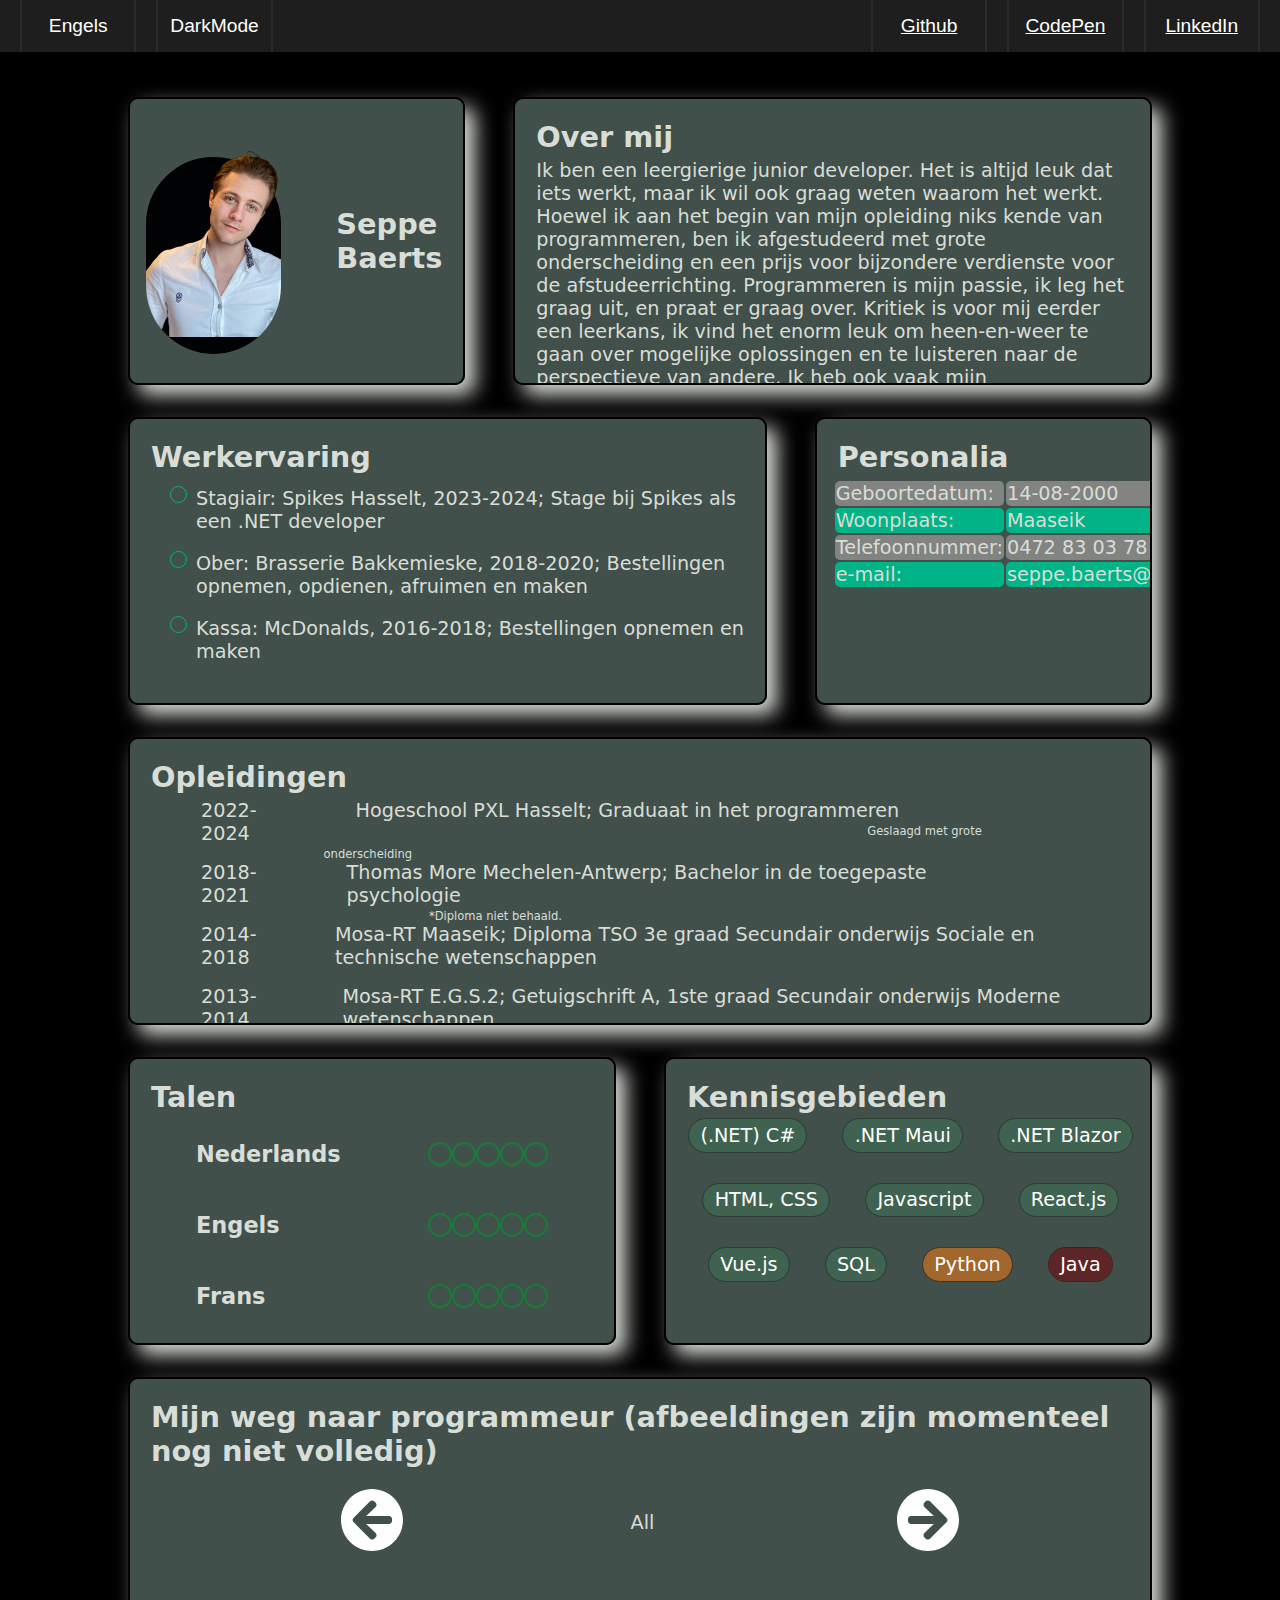
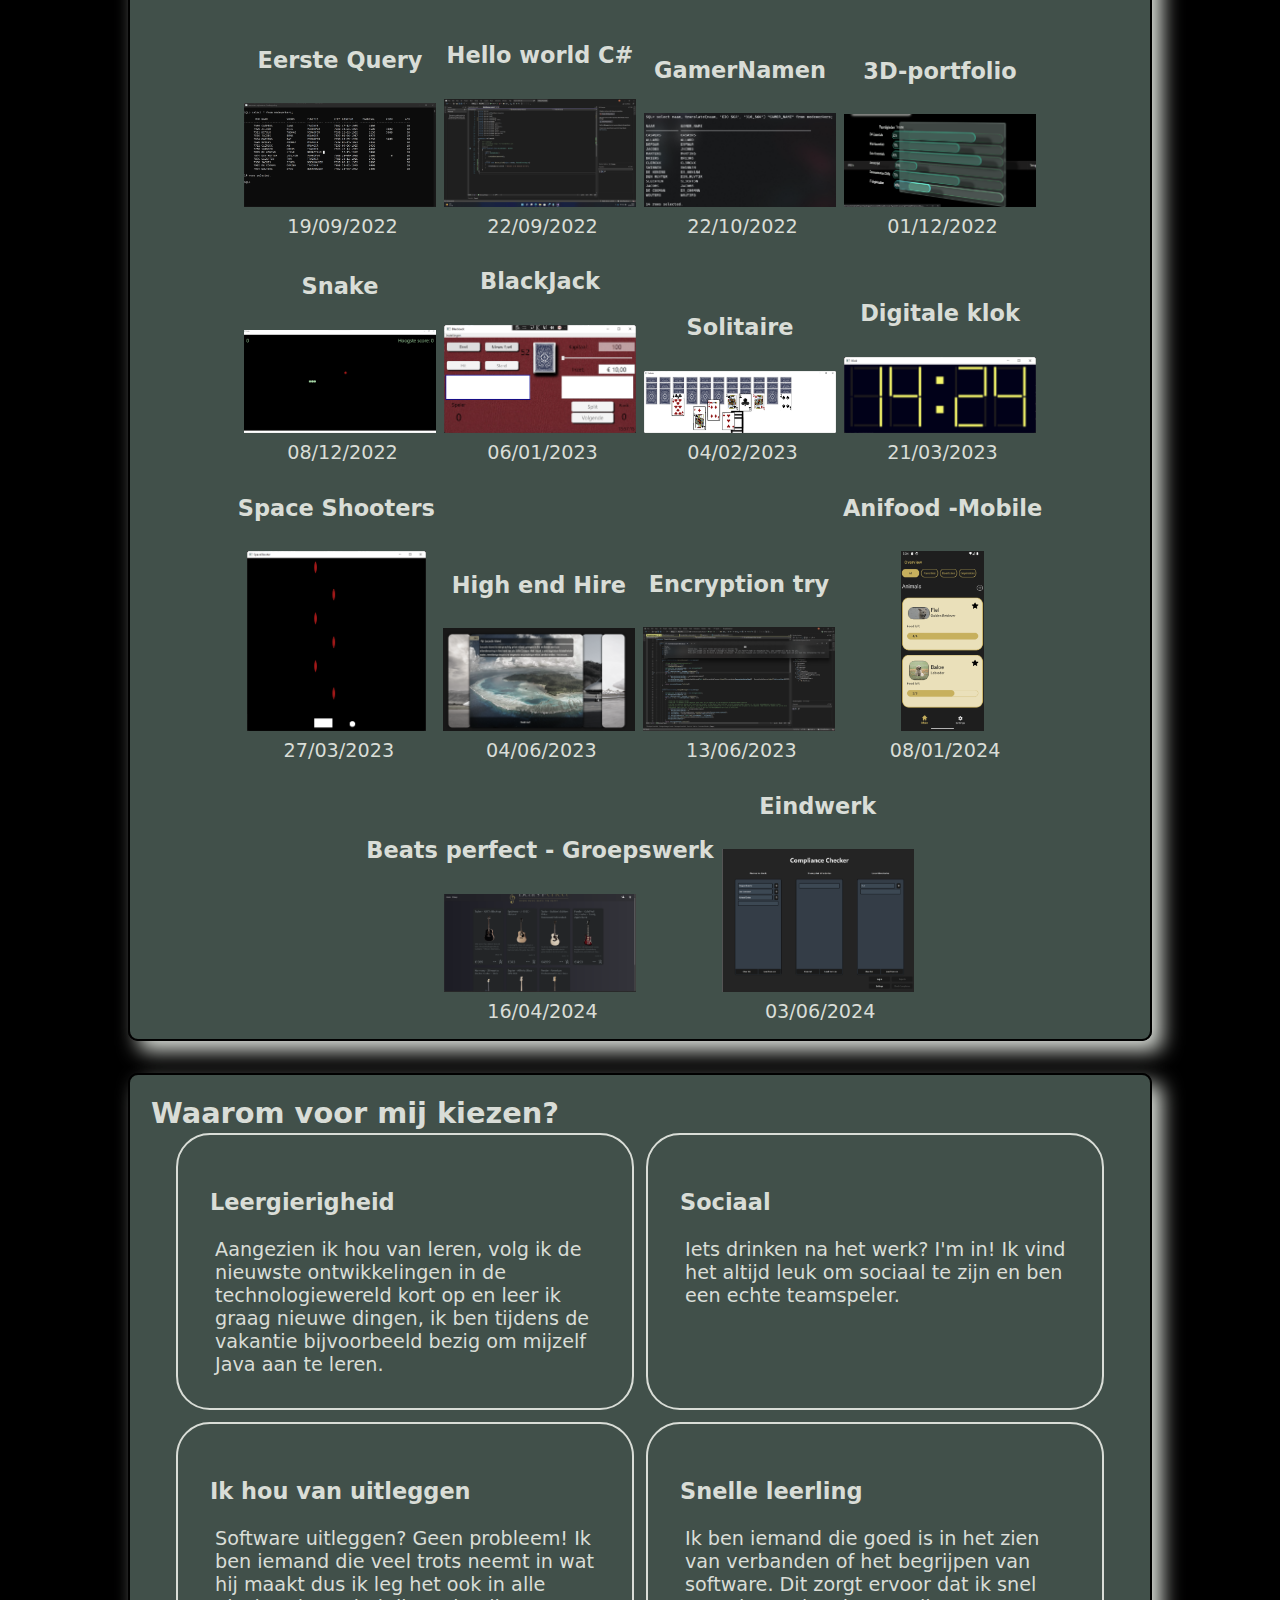
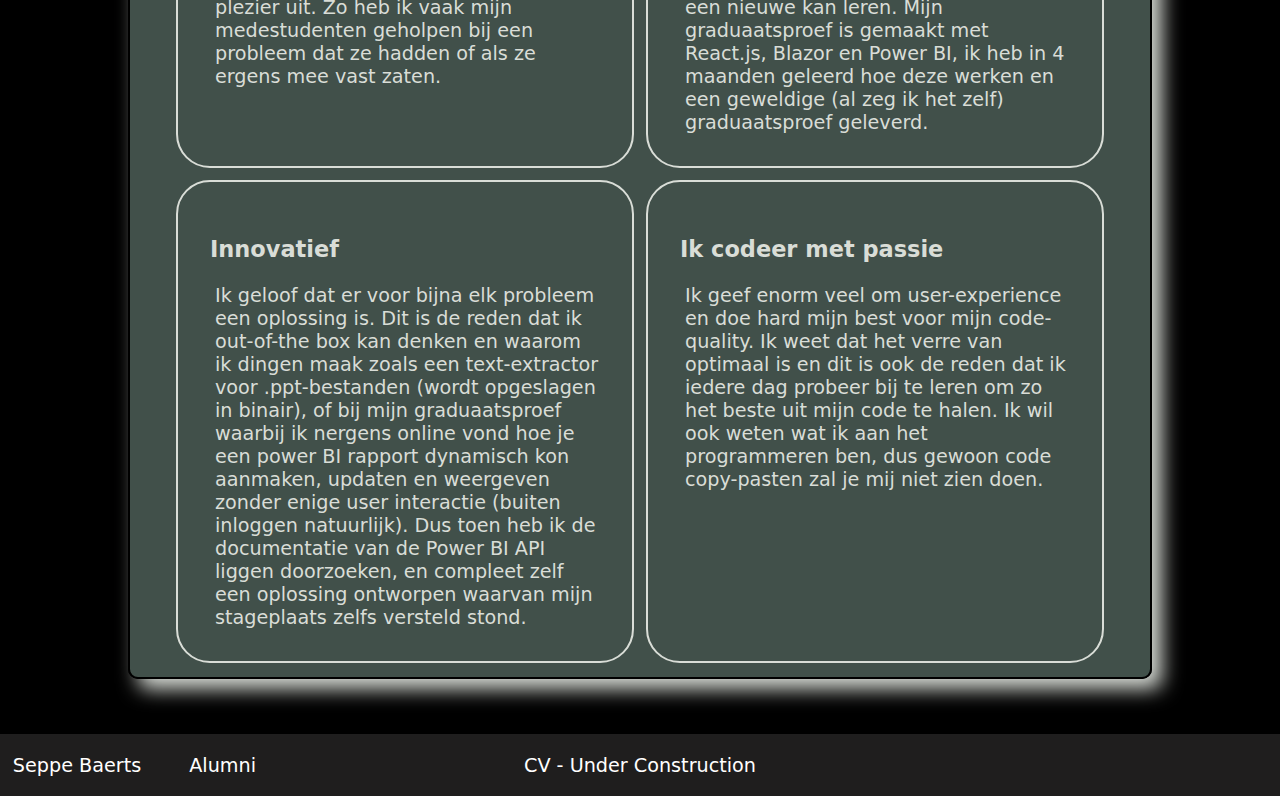
==== commit 43785ccf: "Changed the about me section again." ====
--- a/index.html
+++ b/index.html
@@ -106,15 +106,15 @@
                 de afstudeerrichting. Programmeren is mijn passie, ik leg het graag uit, en praat er graag over. Kritiek
                 is voor mij eerder een leerkans, ik vind het enorm leuk om heen-en-weer te gaan over mogelijke
                 oplossingen en te luisteren naar de perspectieve van andere. Ik heb ook vaak mijn medestudenten geholpen
-                met een problemen, hier was mijn doel altijd om ze te laten begrijpen waarom het is fout gelopen en
-                waarom deze oplossing werkt. Verder zoek ik naar innovatieve oplossingen en volg ik de toekomst van
+                met wanneer ze ergens vast zaten of bugs hadden, hier was mijn doel altijd om ze te laten begrijpen
+                waarom het is fout gelopen en waarom deze oplossing werkt. Verder zoek ik naar innovatieve oplossingen en volg ik de toekomst van
                 programmeren kort op. </p>
             <p class="engels disabled">I am a junior developer who is eager to learn. It's always nice when something
                 works, but I also want to know why it works. Although I knew nothing about programming at the start of
                 my education, I graduated with high distinction and a special merit award for my major. Programming is
                 my passion; I enjoy explaining it and talking about it. I see criticism as an opportunity; I love to
                 discuss possible solutions and listen to the perspectives of others. I have often helped my fellow
-                students with problems, always aiming to help them understand why things went wrong and why this
+                students when they got stuck or when they ran into a bug, always aiming to help them understand why things went wrong and why this
                 solution works. Furthermore, I seek innovative solutions and closely follow the future of
                 programming. </p>
         </article>
@@ -423,7 +423,8 @@
                 <section class="why-choose-me-item">
                     <h3 class="nederlands">Ik codeer met passie </h3>
                     <h3 class="engels disabled">I write code with passion</h3>
-                    <p class="nederlands"> Ik geef enorm veel om user-experience en doe hard mijn best voor mijn code-quality. Ik weet dat
+                    <p class="nederlands"> Ik geef enorm veel om user-experience en doe hard mijn best voor mijn
+                        code-quality. Ik weet dat
                         het verre van optimaal is en dit is ook de reden dat ik iedere dag probeer bij te leren om zo
                         het beste uit mijn code te halen. Ik wil ook weten wat ik aan het programmeren ben, dus gewoon
                         code
--- a/CSS-Files/Portfolio-CSS-Algemeen.css
+++ b/CSS-Files/Portfolio-CSS-Algemeen.css
@@ -34,6 +34,7 @@
 
 *{
     box-sizing: border-box;
+    touch-action: manipulation; /*Disables the double-tap to zoom feauture on mobile => quicker button actions*/
 }
 *::-webkit-scrollbar{
     display: none;
--- a/CSS-Files/Alleen-CV.css
+++ b/CSS-Files/Alleen-CV.css
@@ -61,7 +61,7 @@
     max-height: 18rem;
     min-height: 18rem;
     overflow-y: hidden;
-    min-width: 25rem;
+    min-width: min(20rem, 90dvw);
     /*animation: spring-from-left 2000ms;*/
     /*transition: all 500ms ease-out;*/
 }
@@ -1061,6 +1061,12 @@
     }
 }
 @media screen and (max-width: 600px) {
+    .flex-container article{
+        border-radius: 1.5rem;
+    }
+    .flex-container.flex-container{
+        min-width: unset;
+    }
     body{
         font-size:1rem;
         -webkit-text-size-adjust: none;
